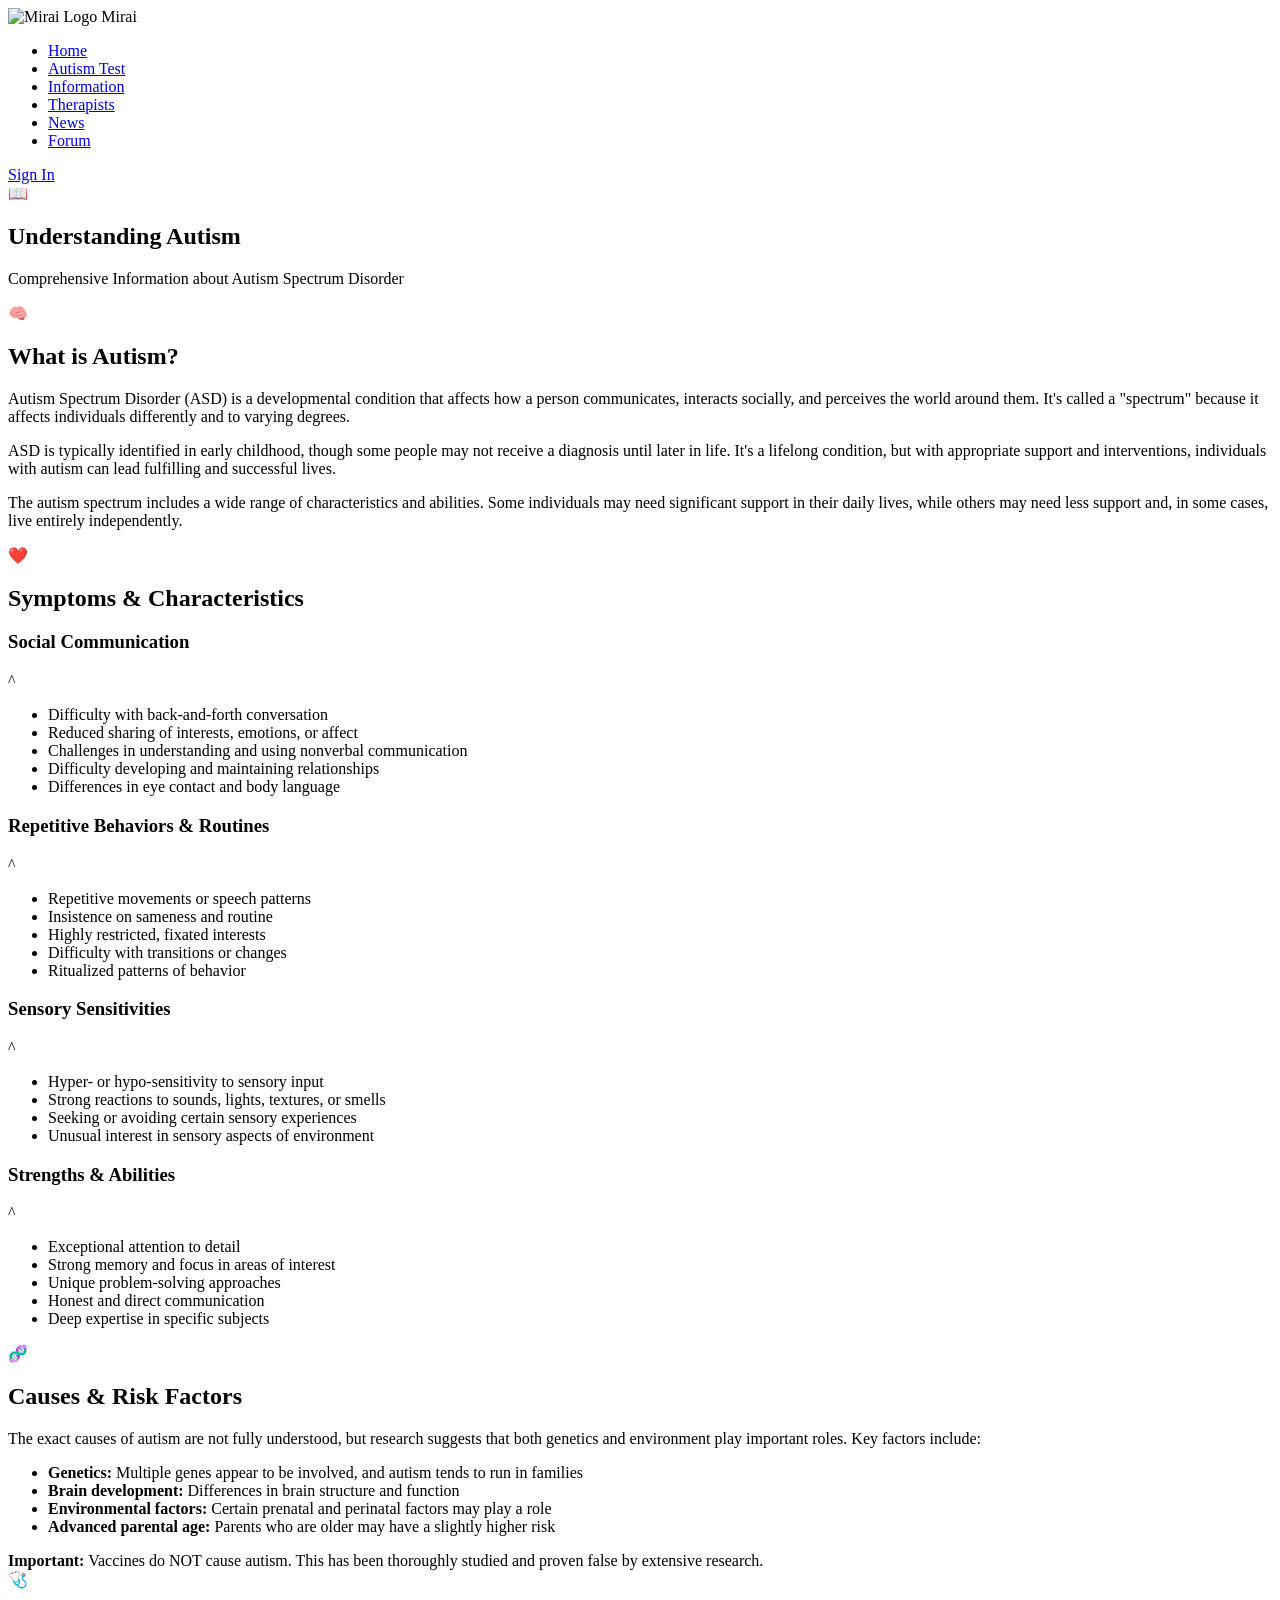
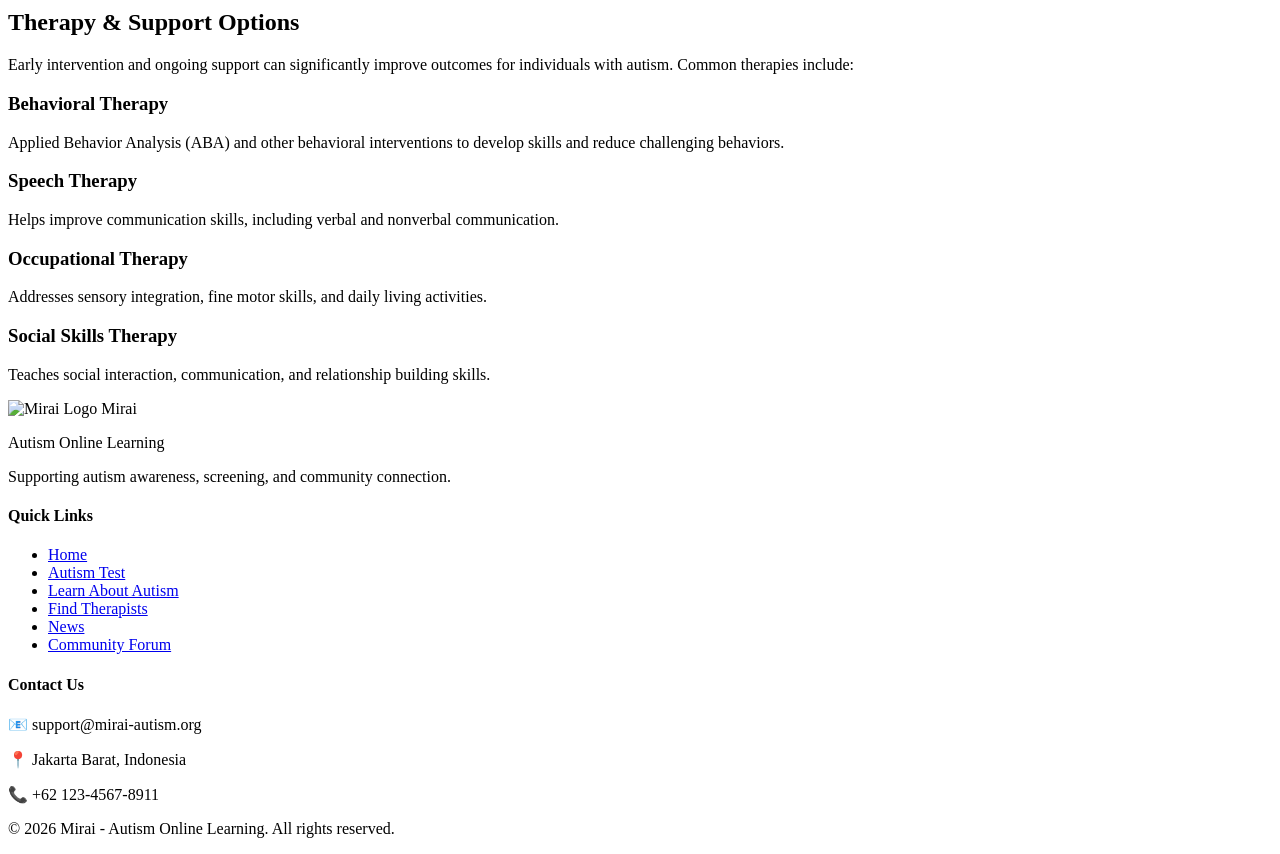
==== html/information.html @ cf73447b "Add files via upload" ====
<!-- information -->
<!DOCTYPE html>
<html lang="id">
<head>
    <meta charset="UTF-8">
    <meta name="viewport" content="width=device-width, initial-scale=1.0">
    <title>Information - Mirai</title>
    <link rel="preconnect" href="https://fonts.googleapis.com">
    <link rel="preconnect" href="https://fonts.gstatic.com" crossorigin>
    <link href="https://fonts.googleapis.com/css2?family=Inter:wght@400;500;600;700;800&display=swap" rel="stylesheet">
    <link rel="stylesheet" href="css/style.css">
    <link rel="stylesheet" href="css/information.css">
</head>
<body>

    <header>
        <nav class="navbar">
            <div class="logo">
                <img src="logo-mirai.png" alt="Mirai Logo">
                <span>Mirai</span>
            </div>
            <ul class="nav-links">
                <li><a href="index.html">Home</a></li>
                <li><a href="screening.html">Autism Test</a></li>
                <li><a href="information.html" class="nav-active">Information</a></li>
                <li><a href="therapists.html">Therapists</a></li>
                <li><a href="news.html">News</a></li>
                <li><a href="forum.html">Forum</a></li>
            </ul>
            <a href="signin.html" class="btn-signin">Sign In</a>
        </nav>
    </header>

    <main class="information-page">

        <!-- Top Hero Section -->
        <section class="page-hero">
            <div class="container">
                <div class="section-header" style="justify-content: center;">
                    <div class="icon-box blue-soft">📖</div>
                    <div>
                        <h1>Understanding Autism</h1>
                        <p>Comprehensive Information about Autism Spectrum Disorder</p>
                    </div>
                </div>
            </div>
        </section>

        <!-- What is Autism? -->
        <section class="content-section">
            <div class="container">
                <div class="content-card">
                    <div class="section-header">
                        <div class="icon-box blue-soft">🧠</div>
                        <h2>What is Autism?</h2>
                    </div>
                    <p>Autism Spectrum Disorder (ASD) is a developmental condition that affects how a person communicates, interacts socially, and perceives the world around them. It's called a "spectrum" because it affects individuals differently and to varying degrees.</p>
                    <p>ASD is typically identified in early childhood, though some people may not receive a diagnosis until later in life. It's a lifelong condition, but with appropriate support and interventions, individuals with autism can lead fulfilling and successful lives.</p>
                    <p>The autism spectrum includes a wide range of characteristics and abilities. Some individuals may need significant support in their daily lives, while others may need less support and, in some cases, live entirely independently.</p>
                </div>
            </div>
        </section>

        <!-- Symptoms & Characteristics -->
        <section class="content-section">
            <div class="container">
                <div class="content-card">
                    <div class="section-header">
                        <div class="icon-box purple-soft">❤️</div>
                        <h2>Symptoms & Characteristics</h2>
                    </div>

                    <div class="info-box">
                        <div class="info-box-header">
                            <h3>Social Communication</h3>
                            <span>^</span>
                        </div>
                        <ul>
                            <li>Difficulty with back-and-forth conversation</li>
                            <li>Reduced sharing of interests, emotions, or affect</li>
                            <li>Challenges in understanding and using nonverbal communication</li>
                            <li>Difficulty developing and maintaining relationships</li>
                            <li>Differences in eye contact and body language</li>
                        </ul>
                    </div>

                    <div class="info-box">
                        <div class="info-box-header">
                            <h3>Repetitive Behaviors & Routines</h3>
                            <span>^</span>
                        </div>
                        <ul>
                            <li>Repetitive movements or speech patterns</li>
                            <li>Insistence on sameness and routine</li>
                            <li>Highly restricted, fixated interests</li>
                            <li>Difficulty with transitions or changes</li>
                            <li>Ritualized patterns of behavior</li>
                        </ul>
                    </div>

                    <div class="info-box">
                        <div class="info-box-header">
                            <h3>Sensory Sensitivities</h3>
                            <span>^</span>
                        </div>
                        <ul>
                            <li>Hyper- or hypo-sensitivity to sensory input</li>
                            <li>Strong reactions to sounds, lights, textures, or smells</li>
                            <li>Seeking or avoiding certain sensory experiences</li>
                            <li>Unusual interest in sensory aspects of environment</li>
                        </ul>
                    </div>

                    <div class="info-box">
                        <div class="info-box-header">
                            <h3>Strengths & Abilities</h3>
                            <span>^</span>
                        </div>
                        <ul>
                            <li>Exceptional attention to detail</li>
                            <li>Strong memory and focus in areas of interest</li>
                            <li>Unique problem-solving approaches</li>
                            <li>Honest and direct communication</li>
                            <li>Deep expertise in specific subjects</li>
                        </ul>
                    </div>
                </div>
            </div>
        </section>

        <!-- Causes & Risk Factors -->
        <section class="content-section">
            <div class="container">
                <div class="content-card">
                    <div class="section-header">
                        <div class="icon-box green-soft">🧬</div>
                        <h2>Causes & Risk Factors</h2>
                    </div>
                    <p>The exact causes of autism are not fully understood, but research suggests that both genetics and environment play important roles. Key factors include:</p>
                    <ul>
                        <li><strong>Genetics:</strong> Multiple genes appear to be involved, and autism tends to run in families</li>
                        <li><strong>Brain development:</strong> Differences in brain structure and function</li>
                        <li><strong>Environmental factors:</strong> Certain prenatal and perinatal factors may play a role</li>
                        <li><strong>Advanced parental age:</strong> Parents who are older may have a slightly higher risk</li>
                    </ul>
                    <div class="notice-box">
                        <strong>Important:</strong> Vaccines do NOT cause autism. This has been thoroughly studied and proven false by extensive research.
                    </div>
                </div>
            </div>
        </section>

        <!-- Therapy & Support Options -->
        <section class="content-section">
            <div class="container">
                <div class="content-card">
                    <div class="section-header">
                        <div class="icon-box orange-soft">🩺</div>
                        <h2>Therapy & Support Options</h2>
                    </div>
                    <p>Early intervention and ongoing support can significantly improve outcomes for individuals with autism. Common therapies include:</p>
                    <div class="therapy-grid">
                        <div class="info-box">
                            <h3>Behavioral Therapy</h3>
                            <p>Applied Behavior Analysis (ABA) and other behavioral interventions to develop skills and reduce challenging behaviors.</p>
                        </div>
                        <div class="info-box">
                            <h3>Speech Therapy</h3>
                            <p>Helps improve communication skills, including verbal and nonverbal communication.</p>
                        </div>
                        <div class="info-box">
                            <h3>Occupational Therapy</h3>
                            <p>Addresses sensory integration, fine motor skills, and daily living activities.</p>
                        </div>
                        <div class="info-box">
                            <h3>Social Skills Therapy</h3>
                            <p>Teaches social interaction, communication, and relationship building skills.</p>
                        </div>
                    </div>
                </div>
            </div>
        </section>

    </main>

    <footer>
        <div class="footer-container">
            <div class="footer-brand">
                <div class="logo">
                    <img src="logo-mirai.png" alt="Mirai Logo">
                    <span>Mirai</span>
                </div>
                <p class="brand-subtitle">Autism Online Learning</p>
                <p class="brand-desc">Supporting autism awareness, screening, and community connection.</p>
            </div>
            <div class="footer-column">
                <h4>Quick Links</h4>
                <ul>
                    <li><a href="index.html">Home</a></li>
                    <li><a href="screening.html">Autism Test</a></li>
                    <li><a href="information.html">Learn About Autism</a></li>
                    <li><a href="therapists.html">Find Therapists</a></li>
                    <li><a href="news.html">News</a></li>
                    <li><a href="forum.html">Community Forum</a></li>
                </ul>
            </div>
            <div class="footer-column">
                <h4>Contact Us</h4>
                <p>📧 support@mirai-autism.org</p>
                <p>📍 Jakarta Barat, Indonesia</p>
                <p>📞 +62 123-4567-8911</p>
            </div>
        </div>
        <div class="footer-bottom">
            <p>&copy; 2026 Mirai - Autism Online Learning. All rights reserved.</p>
        </div>
    </footer>

    <script src="script.js"></script>
</body>
</html>
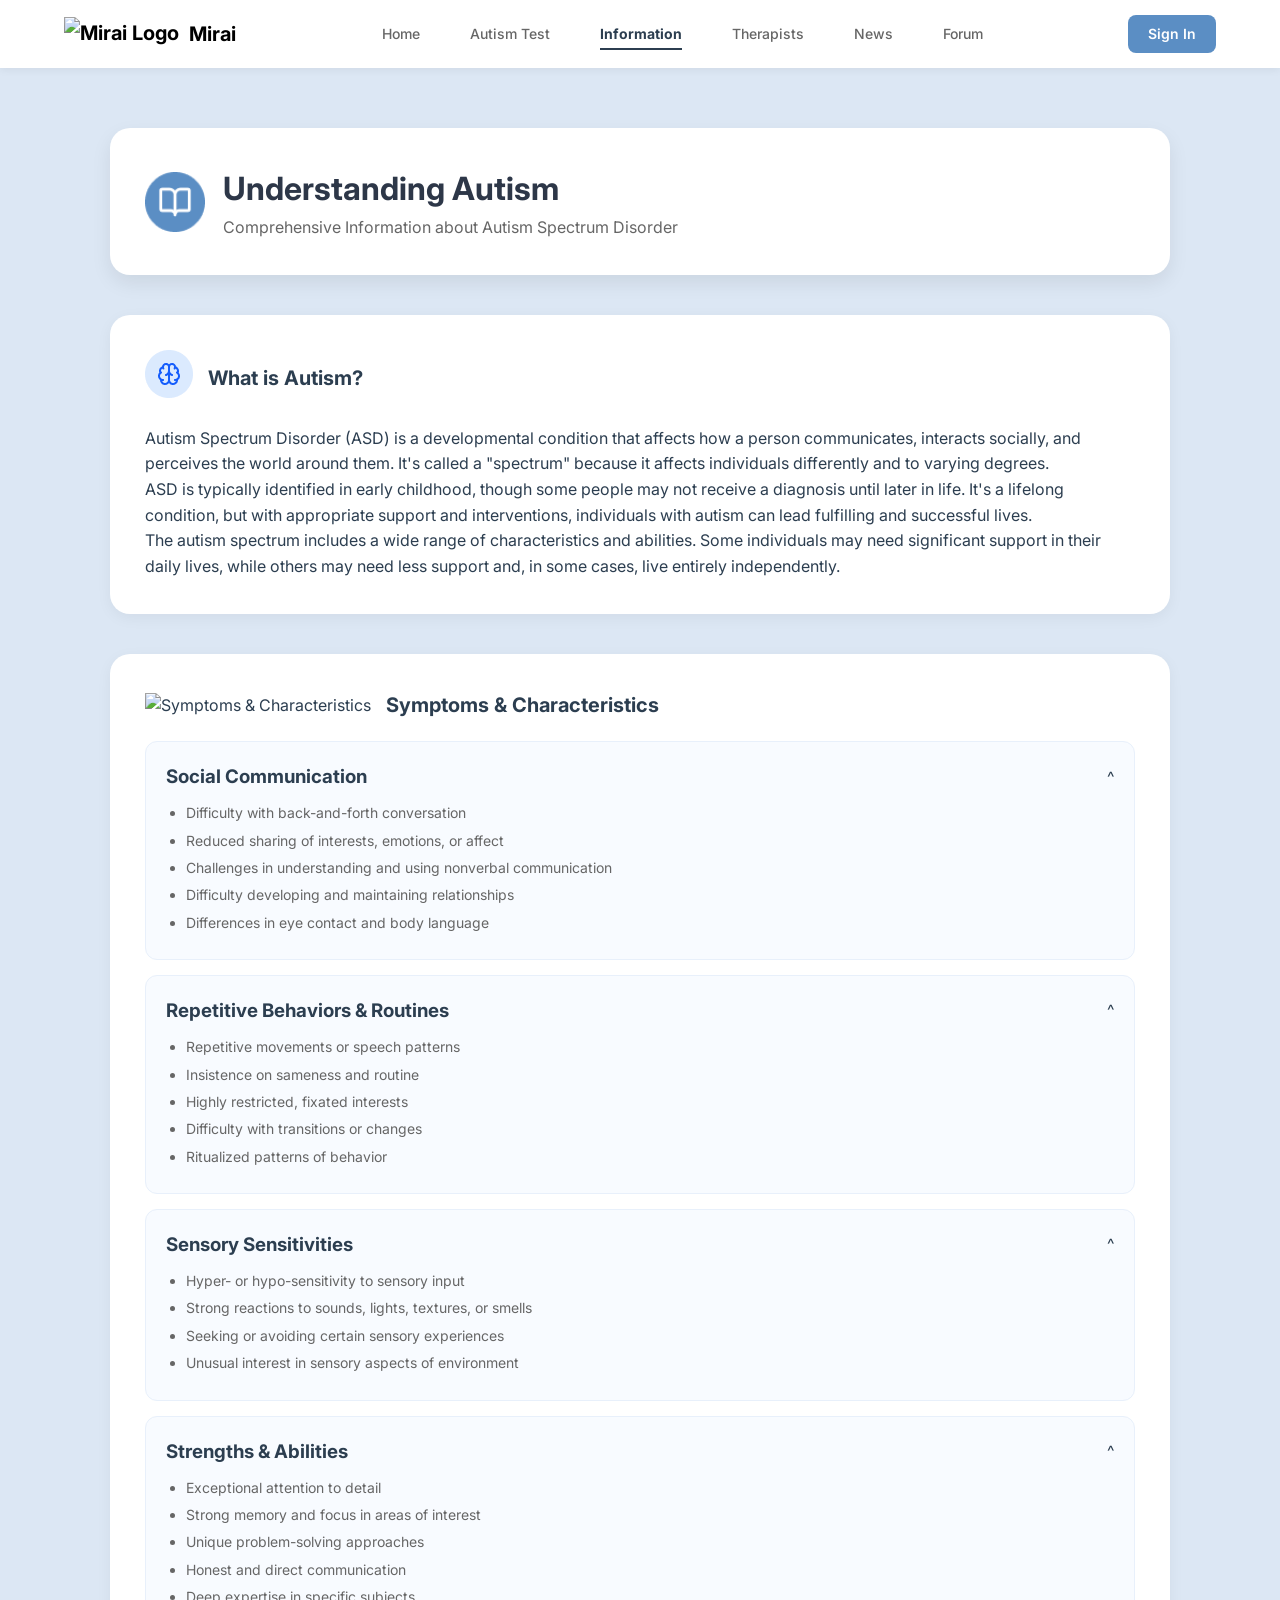
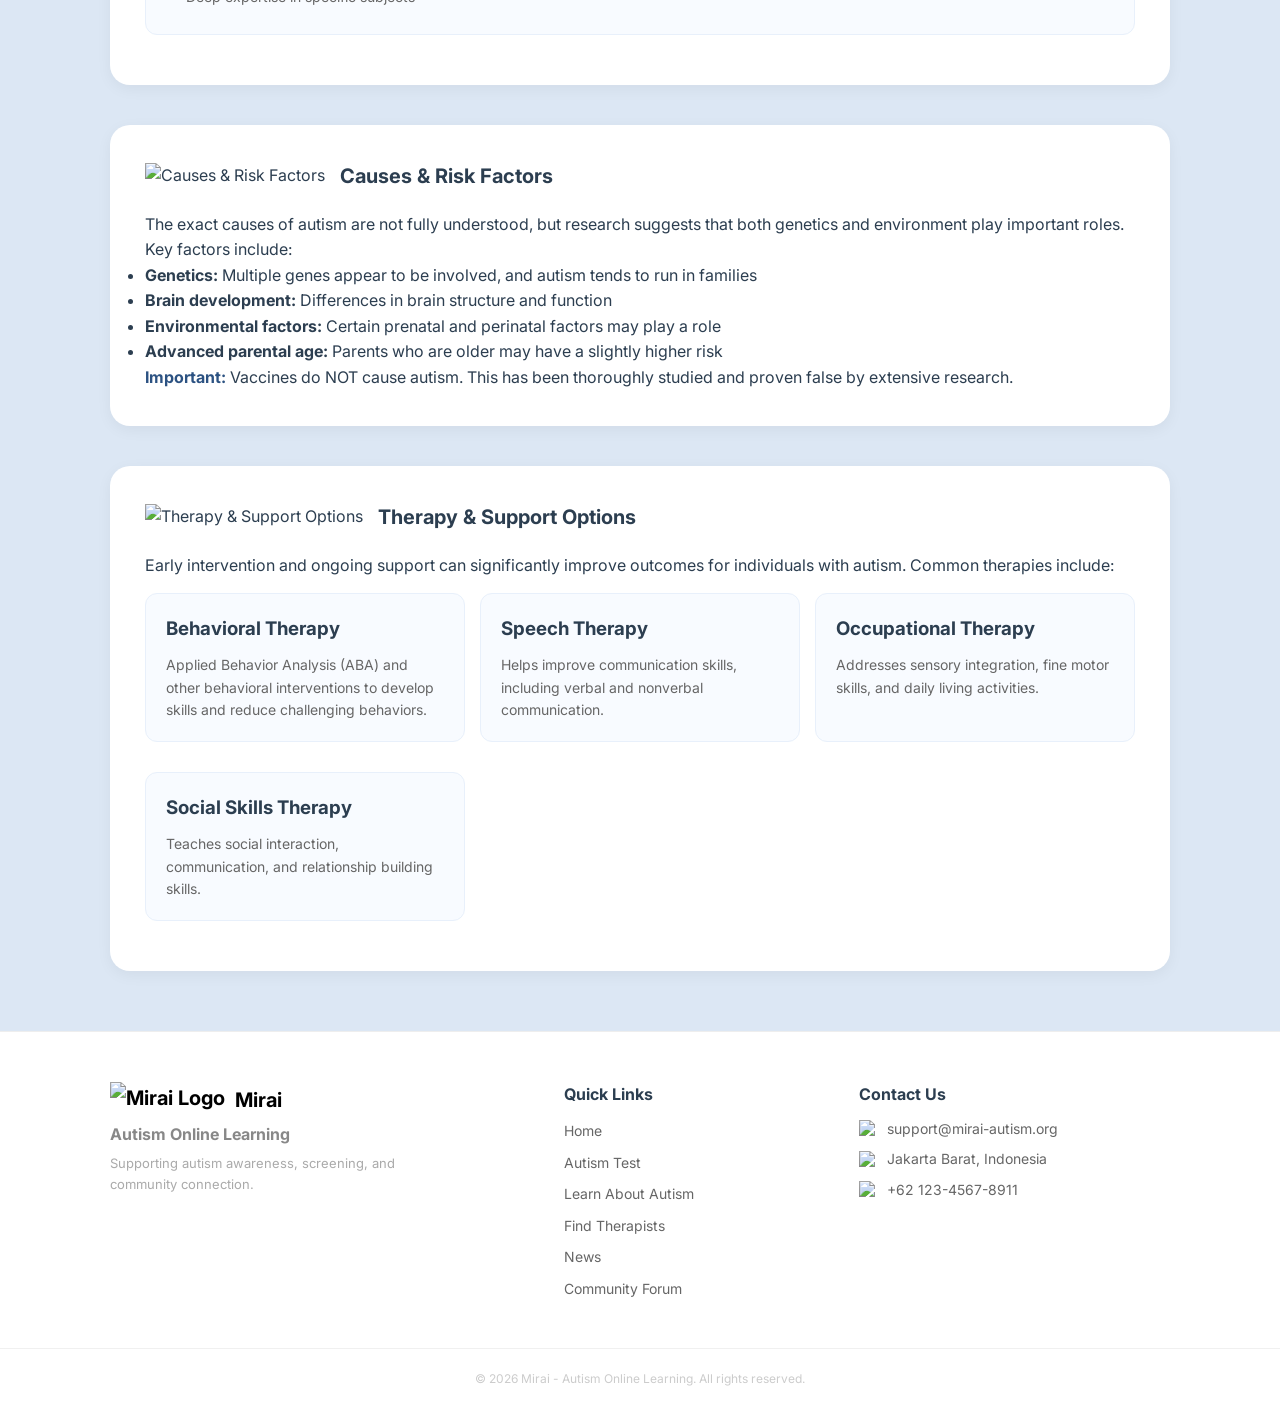
==== commit d155de86: "Refactor information.html for better structure and SEO Updated the HTML structure and improved acces" ====
--- a/html/information.html
+++ b/html/information.html
@@ -1,221 +1,306 @@
-<!-- information -->
-<!DOCTYPE html>
+<!doctype html>
 <html lang="id">
-<head>
-    <meta charset="UTF-8">
-    <meta name="viewport" content="width=device-width, initial-scale=1.0">
+  <head>
+    <meta charset="UTF-8" />
+    <meta name="viewport" content="width=device-width, initial-scale=1.0" />
     <title>Information - Mirai</title>
-    <link rel="preconnect" href="https://fonts.googleapis.com">
-    <link rel="preconnect" href="https://fonts.gstatic.com" crossorigin>
-    <link href="https://fonts.googleapis.com/css2?family=Inter:wght@400;500;600;700;800&display=swap" rel="stylesheet">
-    <link rel="stylesheet" href="css/style.css">
-    <link rel="stylesheet" href="css/information.css">
-</head>
-<body>
-
+    <link rel="preconnect" href="https://fonts.googleapis.com" />
+    <link rel="preconnect" href="https://fonts.gstatic.com" crossorigin />
+    <link
+      href="https://fonts.googleapis.com/css2?family=Inter:wght@400;500;600;700;800&display=swap"
+      rel="stylesheet"
+    />
+    <link rel="stylesheet" href="/css/main.css" />
+    <link rel="stylesheet" href="/css/information.css" />
+  </head>
+  <body>
     <header>
-        <nav class="navbar">
-            <div class="logo">
-                <img src="logo-mirai.png" alt="Mirai Logo">
-                <span>Mirai</span>
-            </div>
-            <ul class="nav-links">
-                <li><a href="index.html">Home</a></li>
-                <li><a href="screening.html">Autism Test</a></li>
-                <li><a href="information.html" class="nav-active">Information</a></li>
-                <li><a href="therapists.html">Therapists</a></li>
-                <li><a href="news.html">News</a></li>
-                <li><a href="forum.html">Forum</a></li>
+      <nav class="navbar">
+        <div class="logo">
+          <img src="/assets/logo-mirai.png" alt="Mirai Logo" />
+          <span>Mirai</span>
+        </div>
+        <ul class="nav-links">
+          <li><a href="/index.html">Home</a></li>
+          <li><a href="/screening.html">Autism Test</a></li>
+          <li>
+            <a href="/information.html" class="nav-active">Information</a>
+          </li>
+          <li><a href="/therapists.html">Therapists</a></li>
+          <li><a href="/news.html">News</a></li>
+          <li><a href="/forum.html">Forum</a></li>
+        </ul>
+        <a href="/signin.html" class="btn-signin">Sign In</a>
+      </nav>
+    </header>
+
+    <main class="information-page">
+      <!-- Top Hero Section -->
+      <section class="page-hero">
+        <div class="hero-card">
+          <img
+            src="/assets/information/Information.png"
+            alt="Information Icon"
+            class="hero-icon"
+          />
+
+          <div class="hero-text">
+            <h1>Understanding Autism</h1>
+            <p>Comprehensive Information about Autism Spectrum Disorder</p>
+          </div>
+        </div>
+      </section>
+
+      <!-- What is Autism? -->
+      <section class="content-section">
+        <div class="container">
+          <div class="content-card">
+            <div class="section-header">
+              <div class="icon-box blue-soft">
+                <img
+                  src="/assets/information/What is Autism.png"
+                  alt="What is Autism?"
+                />
+              </div>
+              <h2>What is Autism?</h2>
+            </div>
+            <p>
+              Autism Spectrum Disorder (ASD) is a developmental condition that
+              affects how a person communicates, interacts socially, and
+              perceives the world around them. It's called a "spectrum" because
+              it affects individuals differently and to varying degrees.
+            </p>
+            <p>
+              ASD is typically identified in early childhood, though some people
+              may not receive a diagnosis until later in life. It's a lifelong
+              condition, but with appropriate support and interventions,
+              individuals with autism can lead fulfilling and successful lives.
+            </p>
+            <p>
+              The autism spectrum includes a wide range of characteristics and
+              abilities. Some individuals may need significant support in their
+              daily lives, while others may need less support and, in some
+              cases, live entirely independently.
+            </p>
+          </div>
+        </div>
+      </section>
+
+      <!-- Symptoms & Characteristics -->
+      <section class="content-section">
+        <div class="container">
+          <div class="content-card">
+            <div class="section-header">
+              <div class="icon-box purple-soft">
+                <img
+                  src="/assets/information/Symptoms & Characteristics.png"
+                  alt="Symptoms & Characteristics"
+                />
+              </div>
+              <h2>Symptoms & Characteristics</h2>
+            </div>
+
+            <div class="info-box">
+              <div class="info-box-header">
+                <h3>Social Communication</h3>
+                <span>^</span>
+              </div>
+              <ul>
+                <li>Difficulty with back-and-forth conversation</li>
+                <li>Reduced sharing of interests, emotions, or affect</li>
+                <li>
+                  Challenges in understanding and using nonverbal communication
+                </li>
+                <li>Difficulty developing and maintaining relationships</li>
+                <li>Differences in eye contact and body language</li>
+              </ul>
+            </div>
+
+            <div class="info-box">
+              <div class="info-box-header">
+                <h3>Repetitive Behaviors & Routines</h3>
+                <span>^</span>
+              </div>
+              <ul>
+                <li>Repetitive movements or speech patterns</li>
+                <li>Insistence on sameness and routine</li>
+                <li>Highly restricted, fixated interests</li>
+                <li>Difficulty with transitions or changes</li>
+                <li>Ritualized patterns of behavior</li>
+              </ul>
+            </div>
+
+            <div class="info-box">
+              <div class="info-box-header">
+                <h3>Sensory Sensitivities</h3>
+                <span>^</span>
+              </div>
+              <ul>
+                <li>Hyper- or hypo-sensitivity to sensory input</li>
+                <li>Strong reactions to sounds, lights, textures, or smells</li>
+                <li>Seeking or avoiding certain sensory experiences</li>
+                <li>Unusual interest in sensory aspects of environment</li>
+              </ul>
+            </div>
+
+            <div class="info-box">
+              <div class="info-box-header">
+                <h3>Strengths & Abilities</h3>
+                <span>^</span>
+              </div>
+              <ul>
+                <li>Exceptional attention to detail</li>
+                <li>Strong memory and focus in areas of interest</li>
+                <li>Unique problem-solving approaches</li>
+                <li>Honest and direct communication</li>
+                <li>Deep expertise in specific subjects</li>
+              </ul>
+            </div>
+          </div>
+        </div>
+      </section>
+
+      <!-- Causes & Risk Factors -->
+      <section class="content-section">
+        <div class="container">
+          <div class="content-card">
+            <div class="section-header">
+              <div class="icon-box green-soft">
+                <img
+                  src="/assets/information/Causes & Risk Factors.png"
+                  alt="Causes & Risk Factors"
+                />
+              </div>
+              <h2>Causes & Risk Factors</h2>
+            </div>
+            <p>
+              The exact causes of autism are not fully understood, but research
+              suggests that both genetics and environment play important roles.
+              Key factors include:
+            </p>
+            <ul>
+              <li>
+                <strong>Genetics:</strong> Multiple genes appear to be involved,
+                and autism tends to run in families
+              </li>
+              <li>
+                <strong>Brain development:</strong> Differences in brain
+                structure and function
+              </li>
+              <li>
+                <strong>Environmental factors:</strong> Certain prenatal and
+                perinatal factors may play a role
+              </li>
+              <li>
+                <strong>Advanced parental age:</strong> Parents who are older
+                may have a slightly higher risk
+              </li>
             </ul>
-            <a href="signin.html" class="btn-signin">Sign In</a>
-        </nav>
-    </header>
-
-    <main class="information-page">
-
-        <!-- Top Hero Section -->
-        <section class="page-hero">
-            <div class="container">
-                <div class="section-header" style="justify-content: center;">
-                    <div class="icon-box blue-soft">📖</div>
-                    <div>
-                        <h1>Understanding Autism</h1>
-                        <p>Comprehensive Information about Autism Spectrum Disorder</p>
-                    </div>
-                </div>
-            </div>
-        </section>
-
-        <!-- What is Autism? -->
-        <section class="content-section">
-            <div class="container">
-                <div class="content-card">
-                    <div class="section-header">
-                        <div class="icon-box blue-soft">🧠</div>
-                        <h2>What is Autism?</h2>
-                    </div>
-                    <p>Autism Spectrum Disorder (ASD) is a developmental condition that affects how a person communicates, interacts socially, and perceives the world around them. It's called a "spectrum" because it affects individuals differently and to varying degrees.</p>
-                    <p>ASD is typically identified in early childhood, though some people may not receive a diagnosis until later in life. It's a lifelong condition, but with appropriate support and interventions, individuals with autism can lead fulfilling and successful lives.</p>
-                    <p>The autism spectrum includes a wide range of characteristics and abilities. Some individuals may need significant support in their daily lives, while others may need less support and, in some cases, live entirely independently.</p>
-                </div>
-            </div>
-        </section>
-
-        <!-- Symptoms & Characteristics -->
-        <section class="content-section">
-            <div class="container">
-                <div class="content-card">
-                    <div class="section-header">
-                        <div class="icon-box purple-soft">❤️</div>
-                        <h2>Symptoms & Characteristics</h2>
-                    </div>
-
-                    <div class="info-box">
-                        <div class="info-box-header">
-                            <h3>Social Communication</h3>
-                            <span>^</span>
-                        </div>
-                        <ul>
-                            <li>Difficulty with back-and-forth conversation</li>
-                            <li>Reduced sharing of interests, emotions, or affect</li>
-                            <li>Challenges in understanding and using nonverbal communication</li>
-                            <li>Difficulty developing and maintaining relationships</li>
-                            <li>Differences in eye contact and body language</li>
-                        </ul>
-                    </div>
-
-                    <div class="info-box">
-                        <div class="info-box-header">
-                            <h3>Repetitive Behaviors & Routines</h3>
-                            <span>^</span>
-                        </div>
-                        <ul>
-                            <li>Repetitive movements or speech patterns</li>
-                            <li>Insistence on sameness and routine</li>
-                            <li>Highly restricted, fixated interests</li>
-                            <li>Difficulty with transitions or changes</li>
-                            <li>Ritualized patterns of behavior</li>
-                        </ul>
-                    </div>
-
-                    <div class="info-box">
-                        <div class="info-box-header">
-                            <h3>Sensory Sensitivities</h3>
-                            <span>^</span>
-                        </div>
-                        <ul>
-                            <li>Hyper- or hypo-sensitivity to sensory input</li>
-                            <li>Strong reactions to sounds, lights, textures, or smells</li>
-                            <li>Seeking or avoiding certain sensory experiences</li>
-                            <li>Unusual interest in sensory aspects of environment</li>
-                        </ul>
-                    </div>
-
-                    <div class="info-box">
-                        <div class="info-box-header">
-                            <h3>Strengths & Abilities</h3>
-                            <span>^</span>
-                        </div>
-                        <ul>
-                            <li>Exceptional attention to detail</li>
-                            <li>Strong memory and focus in areas of interest</li>
-                            <li>Unique problem-solving approaches</li>
-                            <li>Honest and direct communication</li>
-                            <li>Deep expertise in specific subjects</li>
-                        </ul>
-                    </div>
-                </div>
-            </div>
-        </section>
-
-        <!-- Causes & Risk Factors -->
-        <section class="content-section">
-            <div class="container">
-                <div class="content-card">
-                    <div class="section-header">
-                        <div class="icon-box green-soft">🧬</div>
-                        <h2>Causes & Risk Factors</h2>
-                    </div>
-                    <p>The exact causes of autism are not fully understood, but research suggests that both genetics and environment play important roles. Key factors include:</p>
-                    <ul>
-                        <li><strong>Genetics:</strong> Multiple genes appear to be involved, and autism tends to run in families</li>
-                        <li><strong>Brain development:</strong> Differences in brain structure and function</li>
-                        <li><strong>Environmental factors:</strong> Certain prenatal and perinatal factors may play a role</li>
-                        <li><strong>Advanced parental age:</strong> Parents who are older may have a slightly higher risk</li>
-                    </ul>
-                    <div class="notice-box">
-                        <strong>Important:</strong> Vaccines do NOT cause autism. This has been thoroughly studied and proven false by extensive research.
-                    </div>
-                </div>
-            </div>
-        </section>
-
-        <!-- Therapy & Support Options -->
-        <section class="content-section">
-            <div class="container">
-                <div class="content-card">
-                    <div class="section-header">
-                        <div class="icon-box orange-soft">🩺</div>
-                        <h2>Therapy & Support Options</h2>
-                    </div>
-                    <p>Early intervention and ongoing support can significantly improve outcomes for individuals with autism. Common therapies include:</p>
-                    <div class="therapy-grid">
-                        <div class="info-box">
-                            <h3>Behavioral Therapy</h3>
-                            <p>Applied Behavior Analysis (ABA) and other behavioral interventions to develop skills and reduce challenging behaviors.</p>
-                        </div>
-                        <div class="info-box">
-                            <h3>Speech Therapy</h3>
-                            <p>Helps improve communication skills, including verbal and nonverbal communication.</p>
-                        </div>
-                        <div class="info-box">
-                            <h3>Occupational Therapy</h3>
-                            <p>Addresses sensory integration, fine motor skills, and daily living activities.</p>
-                        </div>
-                        <div class="info-box">
-                            <h3>Social Skills Therapy</h3>
-                            <p>Teaches social interaction, communication, and relationship building skills.</p>
-                        </div>
-                    </div>
-                </div>
-            </div>
-        </section>
-
+            <div class="notice-box">
+              <strong>Important:</strong> Vaccines do NOT cause autism. This has
+              been thoroughly studied and proven false by extensive research.
+            </div>
+          </div>
+        </div>
+      </section>
+
+      <!-- Therapy & Support Options -->
+      <section class="content-section">
+        <div class="container">
+          <div class="content-card">
+            <div class="section-header">
+              <div class="icon-box orange-soft">
+                <img
+                  src="/assets/information/Therapy & Support Options.png"
+                  alt="Therapy & Support Options"
+                />
+              </div>
+              <h2>Therapy & Support Options</h2>
+            </div>
+            <p>
+              Early intervention and ongoing support can significantly improve
+              outcomes for individuals with autism. Common therapies include:
+            </p>
+            <div class="therapy-grid">
+              <div class="info-box">
+                <h3>Behavioral Therapy</h3>
+                <p>
+                  Applied Behavior Analysis (ABA) and other behavioral
+                  interventions to develop skills and reduce challenging
+                  behaviors.
+                </p>
+              </div>
+              <div class="info-box">
+                <h3>Speech Therapy</h3>
+                <p>
+                  Helps improve communication skills, including verbal and
+                  nonverbal communication.
+                </p>
+              </div>
+              <div class="info-box">
+                <h3>Occupational Therapy</h3>
+                <p>
+                  Addresses sensory integration, fine motor skills, and daily
+                  living activities.
+                </p>
+              </div>
+              <div class="info-box">
+                <h3>Social Skills Therapy</h3>
+                <p>
+                  Teaches social interaction, communication, and relationship
+                  building skills.
+                </p>
+              </div>
+            </div>
+          </div>
+        </div>
+      </section>
     </main>
 
     <footer>
-        <div class="footer-container">
-            <div class="footer-brand">
-                <div class="logo">
-                    <img src="logo-mirai.png" alt="Mirai Logo">
-                    <span>Mirai</span>
-                </div>
-                <p class="brand-subtitle">Autism Online Learning</p>
-                <p class="brand-desc">Supporting autism awareness, screening, and community connection.</p>
-            </div>
-            <div class="footer-column">
-                <h4>Quick Links</h4>
-                <ul>
-                    <li><a href="index.html">Home</a></li>
-                    <li><a href="screening.html">Autism Test</a></li>
-                    <li><a href="information.html">Learn About Autism</a></li>
-                    <li><a href="therapists.html">Find Therapists</a></li>
-                    <li><a href="news.html">News</a></li>
-                    <li><a href="forum.html">Community Forum</a></li>
-                </ul>
-            </div>
-            <div class="footer-column">
-                <h4>Contact Us</h4>
-                <p>📧 support@mirai-autism.org</p>
-                <p>📍 Jakarta Barat, Indonesia</p>
-                <p>📞 +62 123-4567-8911</p>
-            </div>
-        </div>
-        <div class="footer-bottom">
-            <p>&copy; 2026 Mirai - Autism Online Learning. All rights reserved.</p>
-        </div>
+      <div class="footer-container">
+        <div class="footer-brand">
+          <div class="logo">
+            <img src="/assets/logo-mirai.png" alt="Mirai Logo" />
+            <span>Mirai</span>
+          </div>
+          <p class="brand-subtitle">Autism Online Learning</p>
+          <p class="brand-desc">
+            Supporting autism awareness, screening, and community connection.
+          </p>
+        </div>
+        <div class="footer-column">
+          <h4>Quick Links</h4>
+          <ul>
+            <li><a href="index.html">Home</a></li>
+            <li><a href="screening.html">Autism Test</a></li>
+            <li><a href="information.html">Learn About Autism</a></li>
+            <li><a href="therapists.html">Find Therapists</a></li>
+            <li><a href="news.html">News</a></li>
+            <li><a href="forum.html">Community Forum</a></li>
+          </ul>
+        </div>
+        <div class="footer-column">
+          <h4>Contact Us</h4>
+          <p class="contact-item">
+            <img src="assets/icons/email.png" alt="Email" />
+            <span>support@mirai-autism.org</span>
+          </p>
+          <p class="contact-item">
+            <img src="assets/icons/location.png" alt="Location" />
+            <span>Jakarta Barat, Indonesia</span>
+          </p>
+          <p class="contact-item">
+            <img src="assets/icons/telephone.png" alt="Phone" />
+            <span>+62 123-4567-8911</span>
+          </p>
+        </div>
+      </div>
+      <div class="footer-bottom">
+        <p>&copy; 2026 Mirai - Autism Online Learning. All rights reserved.</p>
+      </div>
     </footer>
 
     <script src="script.js"></script>
-</body>
-</html>+  </body>
+</html>
--- a/css/main.css
+++ b/css/main.css
@@ -0,0 +1,194 @@
+/* --- GLOBAL & VARIABLES --- */
+:root {
+    --primary-blue: #5B8EC4;
+    --dark-blue: #2c3e50;
+    --light-bg: #DCE7F4;
+    --gray-text: #666;
+    --white: #ffffff;
+}
+
+* {
+    margin: 0;
+    padding: 0;
+    box-sizing: border-box;
+}
+
+body {
+    font-family: 'Inter';
+    margin: 0;
+    background-color: var(--light-bg);
+    color: var(--dark-blue);
+    line-height: 1.6;
+}
+
+.container {
+    max-width: 1100px;
+    margin: 0 auto;
+    padding: 0 20px;
+}
+
+/* --- NAVBAR --- */
+header {
+    position: sticky;      
+    top: 0;
+    z-index: 1000;         
+}
+
+.navbar {
+    display: flex;
+    justify-content: space-between;
+    align-items: center;
+    padding: 15px 5%;
+    background: var(--white);
+    box-shadow: 0 2px 8px rgba(0,0,0,0.06);
+}
+
+.logo {
+    display: flex;
+    align-items: center;
+    gap: 10px;
+    font-weight: bold;
+    font-size: 20px;
+    color: black;
+    text-decoration: none;
+}
+
+.logo img { height: 35px; }
+
+.nav-links {
+    list-style: none;
+    display: flex;
+    gap: 50px;
+    margin: 0;
+    padding: 0;
+}
+
+.nav-links a {
+    text-decoration: none;
+    color: var(--gray-text);
+    font-size: 14px;
+    font-weight: 500;
+    transition: 0.3s;
+}
+
+.nav-links a:hover { color: var(--primary-blue); }
+
+
+.nav-active{
+    color: var(--dark-blue) !important;
+    font-weight: 700 !important;
+    padding: 6px 0;
+    border-bottom: 2px solid var(--dark-blue);
+}
+
+.btn-signin {
+    background-color: var(--primary-blue);
+    color: var(--white);
+    padding: 8px 20px;
+    border-radius: 8px;
+    text-decoration: none;
+    font-weight: 600;
+    font-size: 14px;
+    transition: background 0.2s, transform 0.15s;
+    white-space: nowrap;
+}
+
+.btn-signin:hover {
+    background-color: #4a78b0;
+    transform: translateY(-1px);
+}
+
+/* --- FOOTER --- */
+footer {
+    padding: 50px 0 20px;
+    border-top: 1px solid #eee;
+    background: var(--white);
+}
+
+.footer-container {
+    display: grid;  
+    grid-template-columns: 40% 25% auto; 
+    max-width: 1100px;
+    margin: 0 auto;
+    padding: 0 20px;
+    gap: 30px;
+}
+
+.footer-brand .brand-subtitle { font-weight: bold; color: #888; margin: 5px 0; }
+.footer-brand .brand-desc { max-width: 300px; font-size: 13px; color: #aaa; }
+.footer-column h4 { color: var(--dark-blue); margin-bottom: 10px; }
+.footer-column ul { list-style: none; padding: 0; margin: 0; }
+.footer-column ul li { margin-bottom: 6px; }
+.footer-column ul a { text-decoration: none; color: #666; font-size: 14px; transition: 0.2s; }
+.footer-column ul a:hover { color: var(--primary-blue); }
+.footer-column p { font-size: 14px; color: #666; margin: 4px 0; }
+.footer-bottom { text-align: center; margin-top: 40px; color: #ccc; font-size: 12px; border-top: 1px solid #f0f0f0; padding-top: 20px; }
+
+.footer-column .contact-item {
+    display: flex;
+    align-items: center; 
+    gap: 10px;          
+    margin: 8px 0;       
+}
+
+.footer-column .contact-item img {
+    width: 18px;        
+    height: 18px;        
+    object-fit: contain; 
+}
+
+/* --- BUTTONS --- */
+.btn-primary {
+    background: var(--primary-blue);
+    color: white;
+    border: none;
+    padding: 12px 25px;
+    border-radius: 8px;
+    cursor: pointer;
+    font-weight: bold;
+    font-size: 14px;
+    transition: background 0.2s, transform 0.15s, box-shadow 0.2s;
+}
+
+.btn-primary:hover {
+    background: #4a78b0;
+    transform: translateY(-2px);
+    box-shadow: 0 4px 12px rgba(74, 144, 217, 0.3);
+}
+
+.btn-outline {
+    background: transparent;
+    color: var(--dark-blue);
+    border: 2px solid var(--primary-blue);
+    padding: 12px 25px;
+    border-radius: 8px;
+    cursor: pointer;
+    font-weight: bold;
+    font-size: 14px;
+    transition: background 0.2s, color 0.2s, border-color 0.2s, transform 0.15s;
+}
+
+.btn-outline:hover {
+    background: var(--dark-blue);
+    color: var(--white);
+    border-color: var(--dark-blue);
+    transform: translateY(-2px);
+}
+
+/* --- RESPONSIVE --- */
+@media (max-width: 768px) {
+    .home-page .hero {
+        flex-direction: column;
+        padding: 40px 24px;
+        text-align: center;
+    }
+    .hero-image { justify-content: center; }
+    .hero-buttons { justify-content: center; }
+    .hero-badges { justify-content: center; }
+    .services { padding: 40px 24px; }
+    .home-page .services-grid { grid-template-columns: 1fr; }
+    .home-page .services-grid .service-card:nth-child(4),
+    .home-page .services-grid .service-card:nth-child(5) { grid-column: 1; }
+    .about-blue { padding: 40px 24px; }
+    .about-blue-inner { flex-direction: column; text-align: center; }
+}
--- a/css/information.css
+++ b/css/information.css
@@ -0,0 +1,109 @@
+.information-page {
+  padding: 40px 0;
+  min-height: 80vh;
+}
+
+.page-hero {
+  padding: 20px;
+}
+
+.hero-card {
+  background: var(--white);
+  padding: 35px;
+  border-radius: 20px;
+
+  display: flex;
+  align-items: center;
+  gap: 18px;
+
+  box-shadow: 0 8px 20px rgba(0, 0, 0, 0.08);
+
+  max-width: 1060px;
+  margin: 0 auto;
+}
+
+.hero-icon {
+  width: 60px;
+  height: 60px;
+  object-fit: contain;
+}
+
+.hero-text h1 {
+  font-size: 32px;
+  color: #2d3748;
+}
+
+.hero-text p {
+  font-size: 16px;
+  color: var(--gray-text);
+}
+
+.section-header {
+  display: flex;
+  align-items: center;
+  gap: 15px;
+  margin-bottom: 20px;
+}
+
+.section-header h2 {
+  margin: 0;
+  font-size: 20px;
+}
+
+.content-section {
+  padding: 20px 0;
+}
+
+.content-card {
+  background: var(--white);
+  padding: 35px;
+  border-radius: 20px;
+  box-shadow: 0 4px 15px rgba(0, 0, 0, 0.05);
+}
+
+.info-box {
+  background: #f8fbff;
+  border: 1px solid #e8f0fb;
+  border-radius: 12px;
+  padding: 20px;
+  margin-bottom: 15px;
+}
+
+.info-box h3 {
+  margin: 0 0 10px;
+  color: var(--dark-blue);
+}
+.info-box p {
+  font-size: 14px;
+  color: var(--gray-text);
+  margin: 0;
+}
+.info-box ul {
+  margin: 10px 0 0;
+  padding-left: 20px;
+  color: var(--gray-text);
+  font-size: 14px;
+}
+.info-box ul li {
+  margin-bottom: 5px;
+}
+
+.info-box-header {
+  display: flex;
+  justify-content: space-between;
+  align-items: center;
+}
+.info-box-header h3 {
+  margin: 0;
+}
+
+.notice-box strong {
+  color: #2c5282;
+}
+
+.therapy-grid {
+  display: grid;
+  grid-template-columns: repeat(auto-fill, minmax(240px, 1fr));
+  gap: 15px;
+  margin-top: 15px;
+}
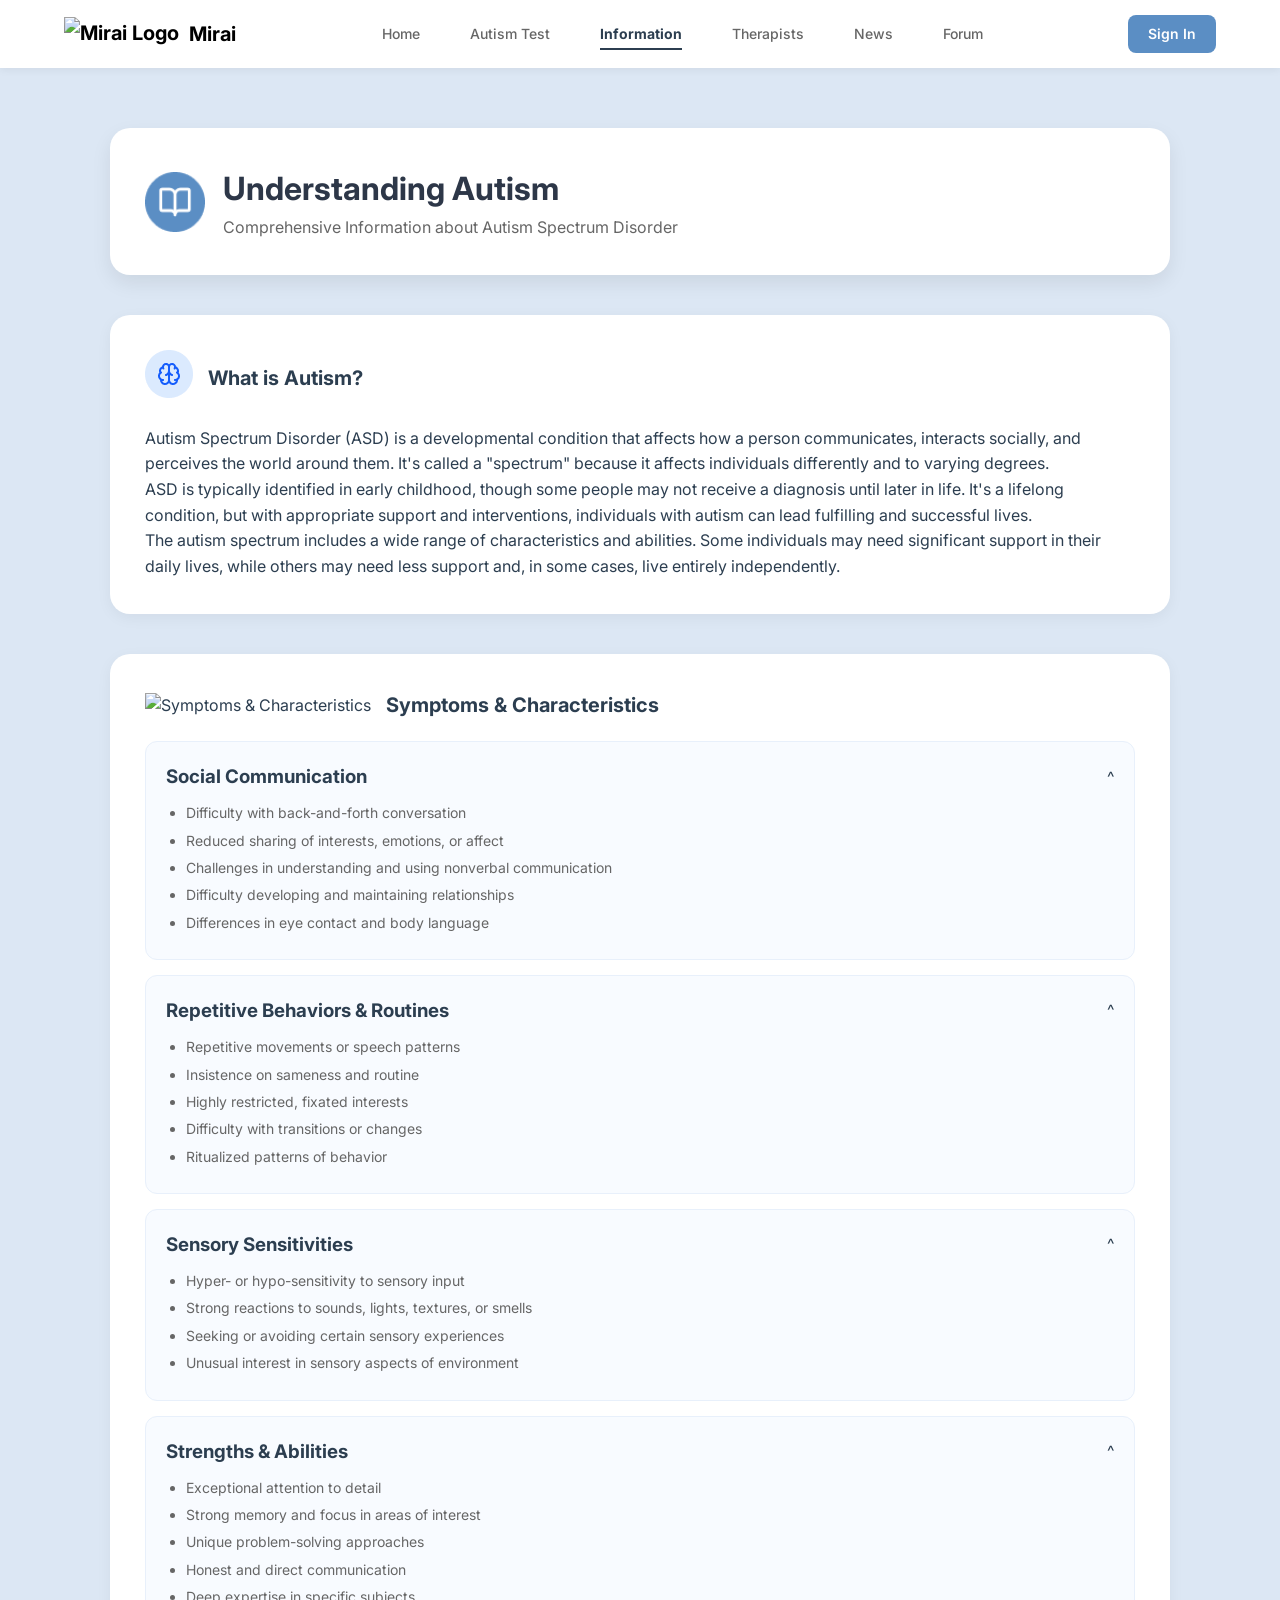
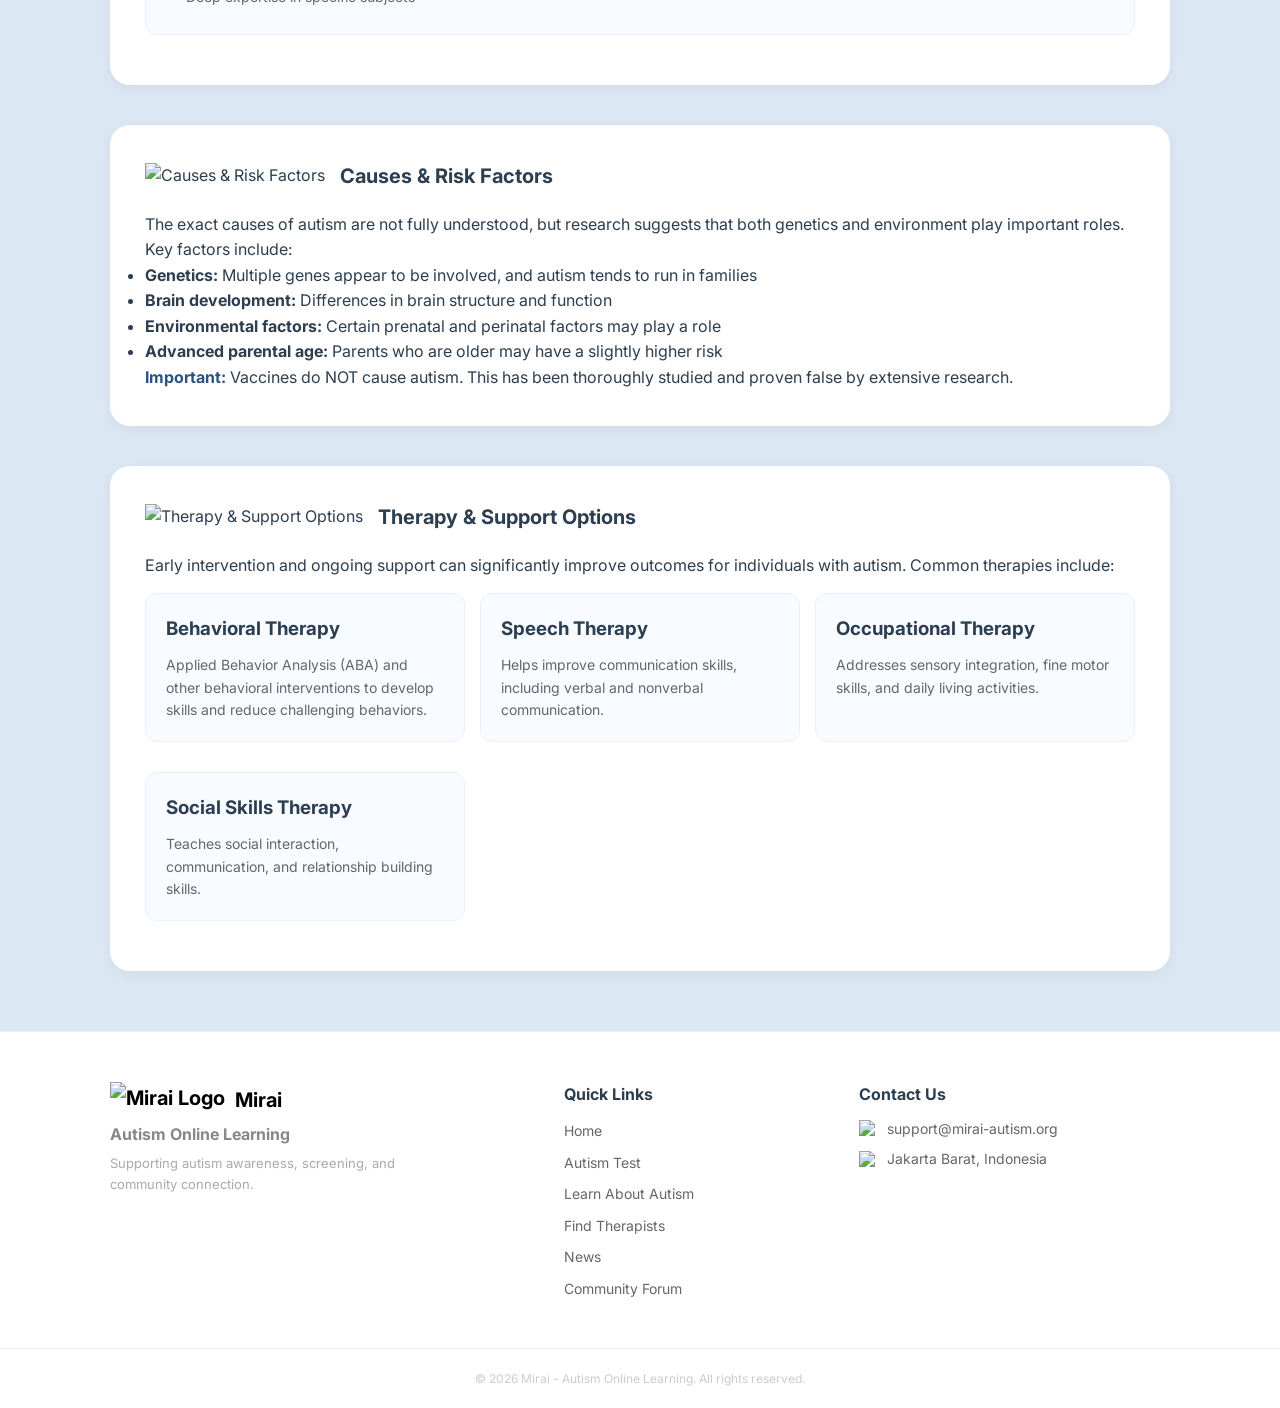
==== commit 84848060: "Fix HTML formatting and structure in information.html" ====
--- a/html/information.html
+++ b/html/information.html
@@ -283,18 +283,14 @@
         <div class="footer-column">
           <h4>Contact Us</h4>
           <p class="contact-item">
-            <img src="assets/icons/email.png" alt="Email" />
-            <span>support@mirai-autism.org</span>
+              <img src="assets/icons/email.png" alt="Email">
+              <span>support@mirai-autism.org</span>
           </p>
           <p class="contact-item">
-            <img src="assets/icons/location.png" alt="Location" />
-            <span>Jakarta Barat, Indonesia</span>
+              <img src="assets/icons/location.png" alt="Location">
+              <span>Jakarta Barat, Indonesia</span>
           </p>
-          <p class="contact-item">
-            <img src="assets/icons/telephone.png" alt="Phone" />
-            <span>+62 123-4567-8911</span>
-          </p>
-        </div>
+      </div>
       </div>
       <div class="footer-bottom">
         <p>&copy; 2026 Mirai - Autism Online Learning. All rights reserved.</p>
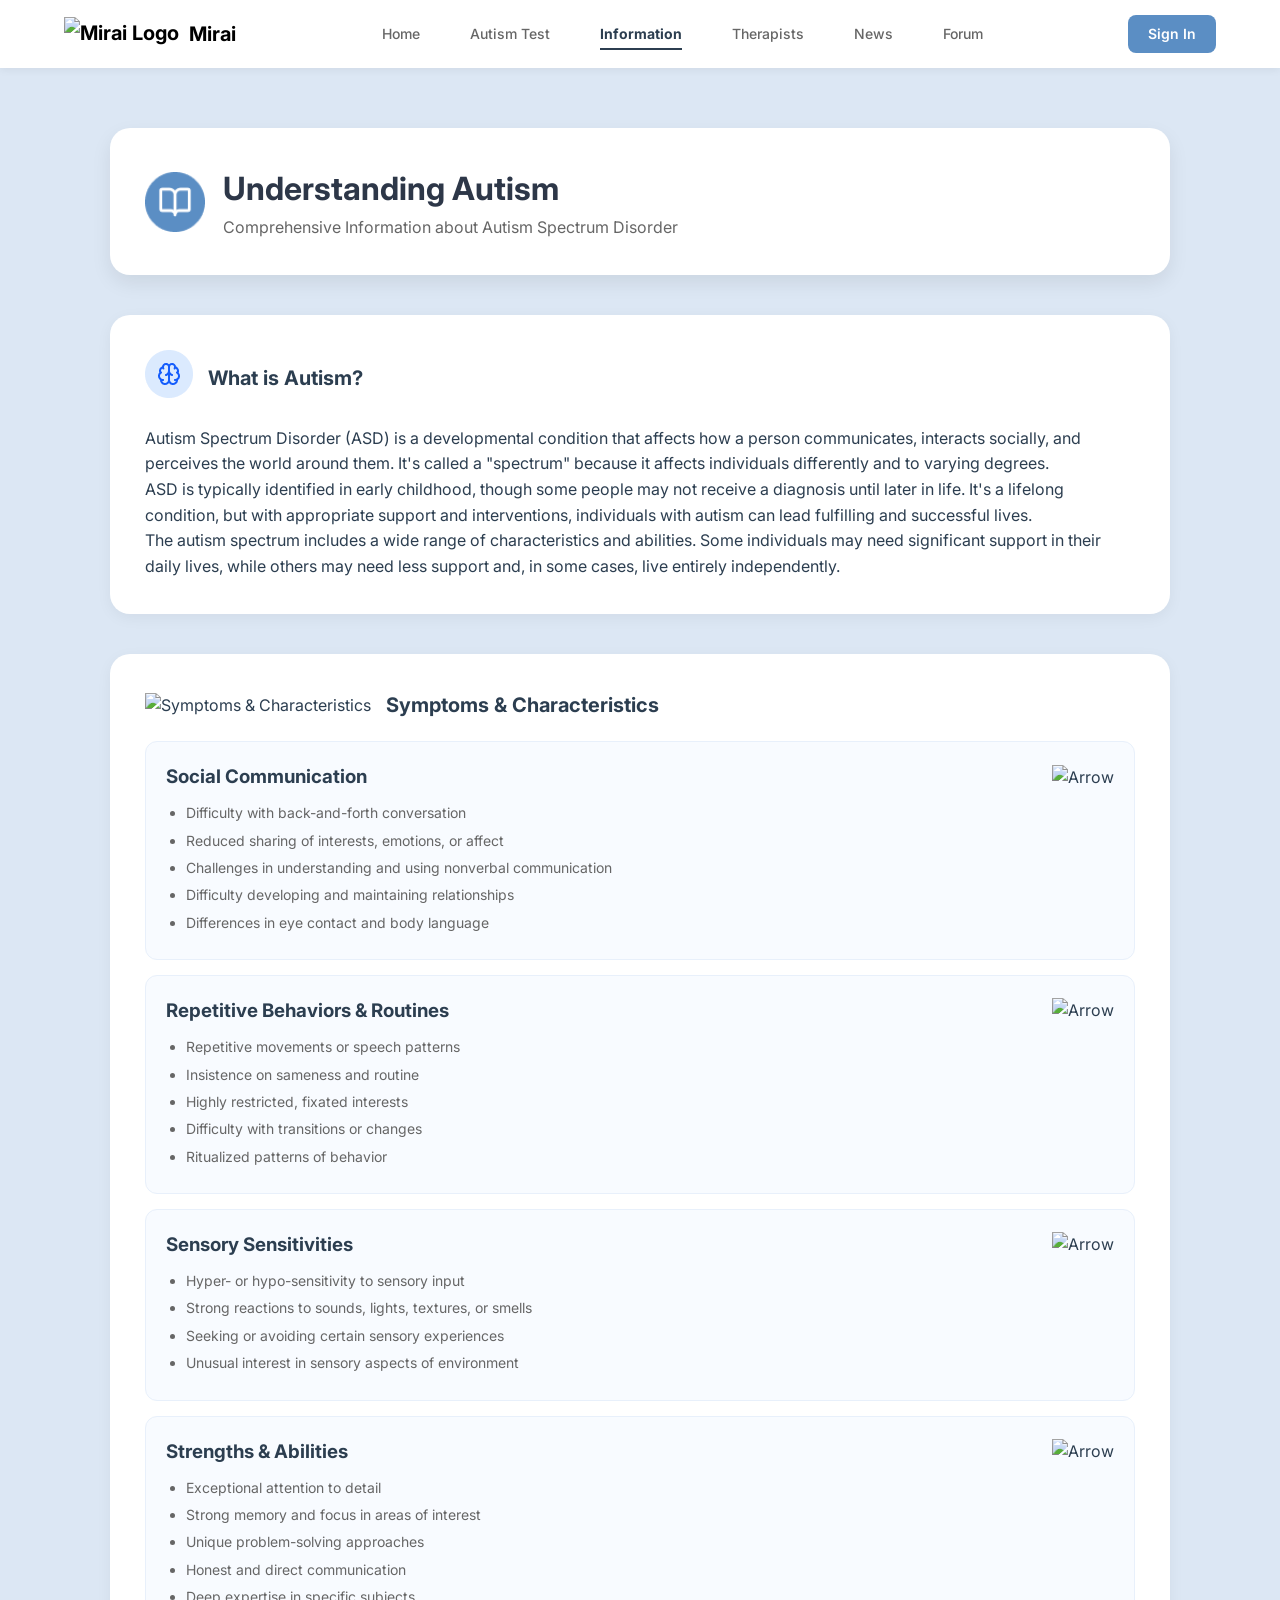
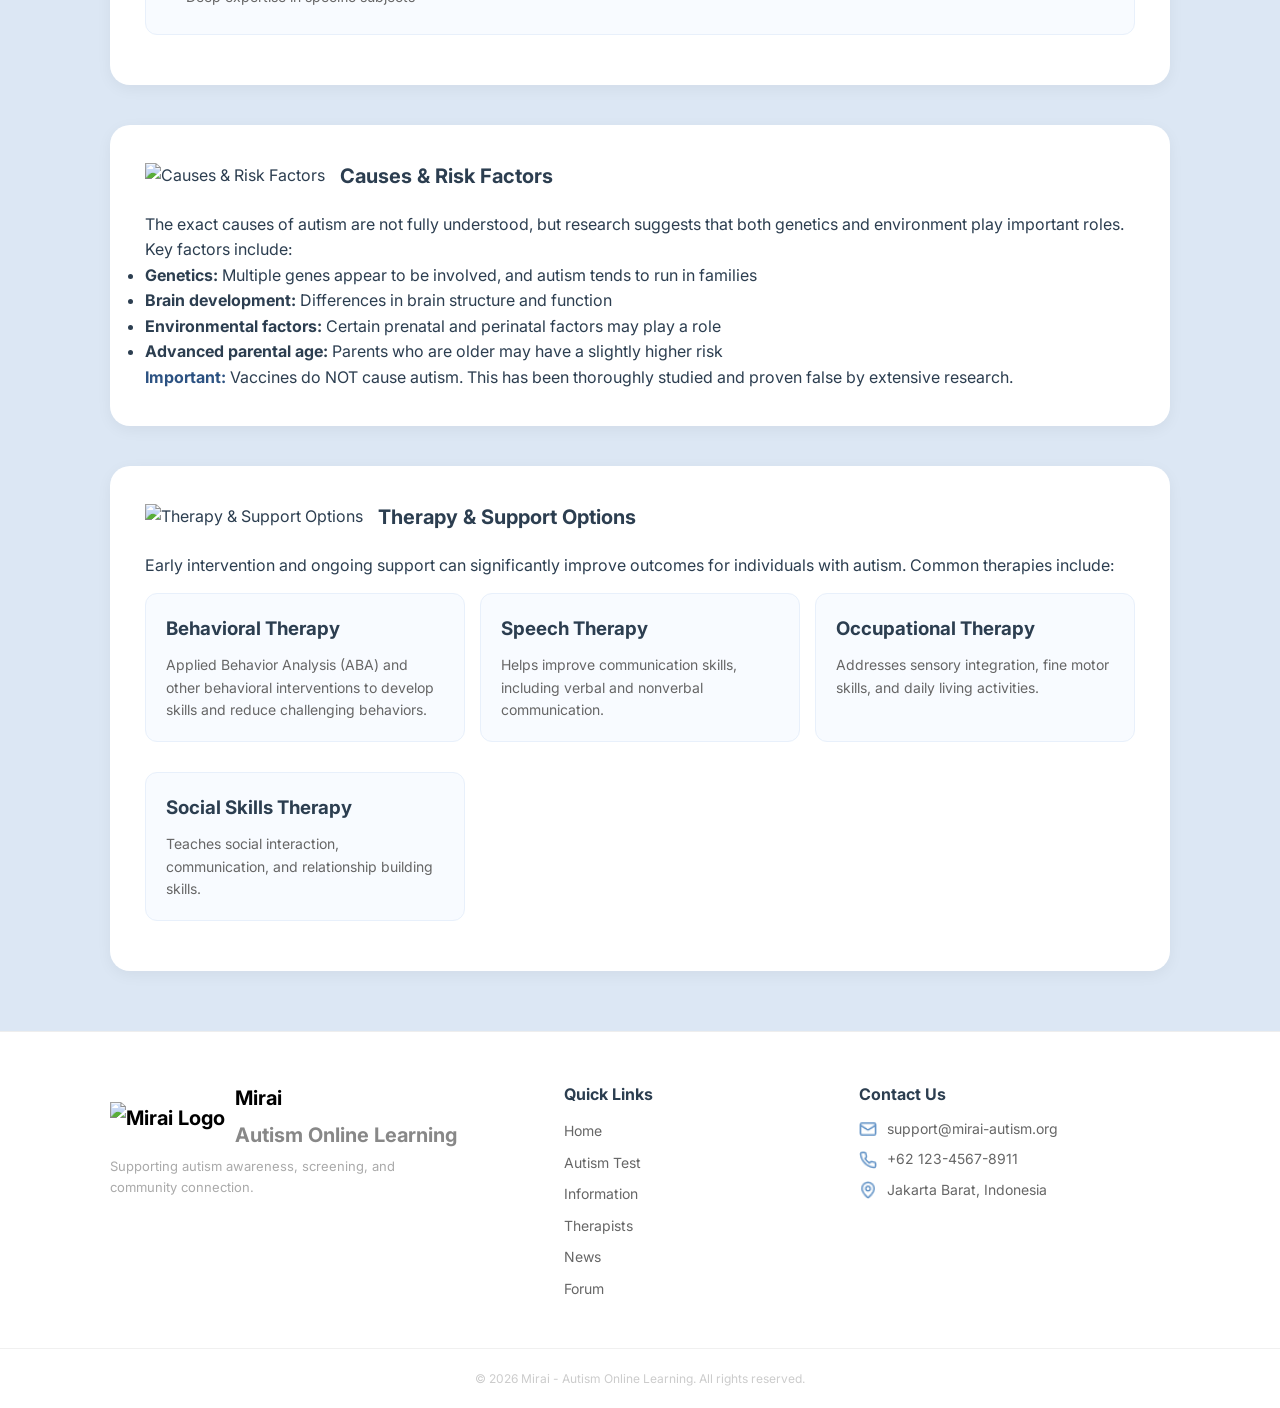
==== commit 7aadd225: "Refactor information.html structure and content" ====
--- a/html/information.html
+++ b/html/information.html
@@ -1,3 +1,4 @@
+<!-- information -->
 <!doctype html>
 <html lang="id">
   <head>
@@ -100,61 +101,80 @@
               <h2>Symptoms & Characteristics</h2>
             </div>
 
-            <div class="info-box">
+            <div class="info-box accordion-item">
               <div class="info-box-header">
                 <h3>Social Communication</h3>
-                <span>^</span>
-              </div>
-              <ul>
-                <li>Difficulty with back-and-forth conversation</li>
-                <li>Reduced sharing of interests, emotions, or affect</li>
-                <li>
-                  Challenges in understanding and using nonverbal communication
-                </li>
-                <li>Difficulty developing and maintaining relationships</li>
-                <li>Differences in eye contact and body language</li>
-              </ul>
-            </div>
-
-            <div class="info-box">
+                <span class="arrow">
+                  <img src="/assets/information/arrow.png" alt="Arrow" />
+                </span>
+              </div>
+              <div class="info-box-content">
+                <ul>
+                  <li>Difficulty with back-and-forth conversation</li>
+                  <li>Reduced sharing of interests, emotions, or affect</li>
+                  <li>
+                    Challenges in understanding and using nonverbal
+                    communication
+                  </li>
+                  <li>Difficulty developing and maintaining relationships</li>
+                  <li>Differences in eye contact and body language</li>
+                </ul>
+              </div>
+            </div>
+
+            <div class="info-box accordion-item">
               <div class="info-box-header">
                 <h3>Repetitive Behaviors & Routines</h3>
-                <span>^</span>
-              </div>
-              <ul>
-                <li>Repetitive movements or speech patterns</li>
-                <li>Insistence on sameness and routine</li>
-                <li>Highly restricted, fixated interests</li>
-                <li>Difficulty with transitions or changes</li>
-                <li>Ritualized patterns of behavior</li>
-              </ul>
-            </div>
-
-            <div class="info-box">
+                <span class="arrow">
+                  <img src="/assets/information/arrow.png" alt="Arrow" />
+                </span>
+              </div>
+              <div class="info-box-content">
+                <ul>
+                  <li>Repetitive movements or speech patterns</li>
+                  <li>Insistence on sameness and routine</li>
+                  <li>Highly restricted, fixated interests</li>
+                  <li>Difficulty with transitions or changes</li>
+                  <li>Ritualized patterns of behavior</li>
+                </ul>
+              </div>
+            </div>
+
+            <div class="info-box accordion-item">
               <div class="info-box-header">
                 <h3>Sensory Sensitivities</h3>
-                <span>^</span>
-              </div>
-              <ul>
-                <li>Hyper- or hypo-sensitivity to sensory input</li>
-                <li>Strong reactions to sounds, lights, textures, or smells</li>
-                <li>Seeking or avoiding certain sensory experiences</li>
-                <li>Unusual interest in sensory aspects of environment</li>
-              </ul>
-            </div>
-
-            <div class="info-box">
+                <span class="arrow">
+                  <img src="/assets/information/arrow.png" alt="Arrow" />
+                </span>
+              </div>
+              <div class="info-box-content">
+                <ul>
+                  <li>Hyper- or hypo-sensitivity to sensory input</li>
+                  <li>
+                    Strong reactions to sounds, lights, textures, or smells
+                  </li>
+                  <li>Seeking or avoiding certain sensory experiences</li>
+                  <li>Unusual interest in sensory aspects of environment</li>
+                </ul>
+              </div>
+            </div>
+
+            <div class="info-box accordion-item">
               <div class="info-box-header">
                 <h3>Strengths & Abilities</h3>
-                <span>^</span>
-              </div>
-              <ul>
-                <li>Exceptional attention to detail</li>
-                <li>Strong memory and focus in areas of interest</li>
-                <li>Unique problem-solving approaches</li>
-                <li>Honest and direct communication</li>
-                <li>Deep expertise in specific subjects</li>
-              </ul>
+                <span class="arrow">
+                  <img src="/assets/information/arrow.png" alt="Arrow" />
+                </span>
+              </div>
+              <div class="info-box-content">
+                <ul>
+                  <li>Exceptional attention to detail</li>
+                  <li>Strong memory and focus in areas of interest</li>
+                  <li>Unique problem-solving approaches</li>
+                  <li>Honest and direct communication</li>
+                  <li>Deep expertise in specific subjects</li>
+                </ul>
+              </div>
             </div>
           </div>
         </div>
@@ -197,8 +217,11 @@
               </li>
             </ul>
             <div class="notice-box">
-              <strong>Important:</strong> Vaccines do NOT cause autism. This has
-              been thoroughly studied and proven false by extensive research.
+              <p>
+                <strong>Important:</strong> Vaccines do NOT cause autism. This
+                has been thoroughly studied and proven false by extensive
+                research.
+              </p>
             </div>
           </div>
         </div>
@@ -261,10 +284,12 @@
       <div class="footer-container">
         <div class="footer-brand">
           <div class="logo">
-            <img src="/assets/logo-mirai.png" alt="Mirai Logo" />
-            <span>Mirai</span>
-          </div>
-          <p class="brand-subtitle">Autism Online Learning</p>
+            <img src="/assets/icons/logo-mirai.png" alt="Mirai Logo" />
+            <div class="logo-text">
+              <span>Mirai</span>
+              <p class="brand-subtitle">Autism Online Learning</p>
+            </div>
+          </div>
           <p class="brand-desc">
             Supporting autism awareness, screening, and community connection.
           </p>
@@ -272,31 +297,35 @@
         <div class="footer-column">
           <h4>Quick Links</h4>
           <ul>
-            <li><a href="index.html">Home</a></li>
+            <li><a href="home.html">Home</a></li>
             <li><a href="screening.html">Autism Test</a></li>
-            <li><a href="information.html">Learn About Autism</a></li>
-            <li><a href="therapists.html">Find Therapists</a></li>
+            <li><a href="information.html">Information</a></li>
+            <li><a href="therapists.html">Therapists</a></li>
             <li><a href="news.html">News</a></li>
-            <li><a href="forum.html">Community Forum</a></li>
+            <li><a href="forum.html">Forum</a></li>
           </ul>
         </div>
         <div class="footer-column">
           <h4>Contact Us</h4>
           <p class="contact-item">
-              <img src="assets/icons/email.png" alt="Email">
-              <span>support@mirai-autism.org</span>
+            <img src="/assets/icons/email.png" alt="Email" />
+            <span>support@mirai-autism.org</span>
           </p>
           <p class="contact-item">
-              <img src="assets/icons/location.png" alt="Location">
-              <span>Jakarta Barat, Indonesia</span>
+            <img src="/assets/icons/telephone.png" alt="Phone" />
+            <span>+62 123-4567-8911</span>
           </p>
-      </div>
+          <p class="contact-item">
+            <img src="/assets/icons/location.png" alt="Location" />
+            <span>Jakarta Barat, Indonesia</span>
+          </p>
+        </div>
       </div>
       <div class="footer-bottom">
         <p>&copy; 2026 Mirai - Autism Online Learning. All rights reserved.</p>
       </div>
     </footer>
 
-    <script src="script.js"></script>
+    <script src="/js/information.js"></script>
   </body>
 </html>
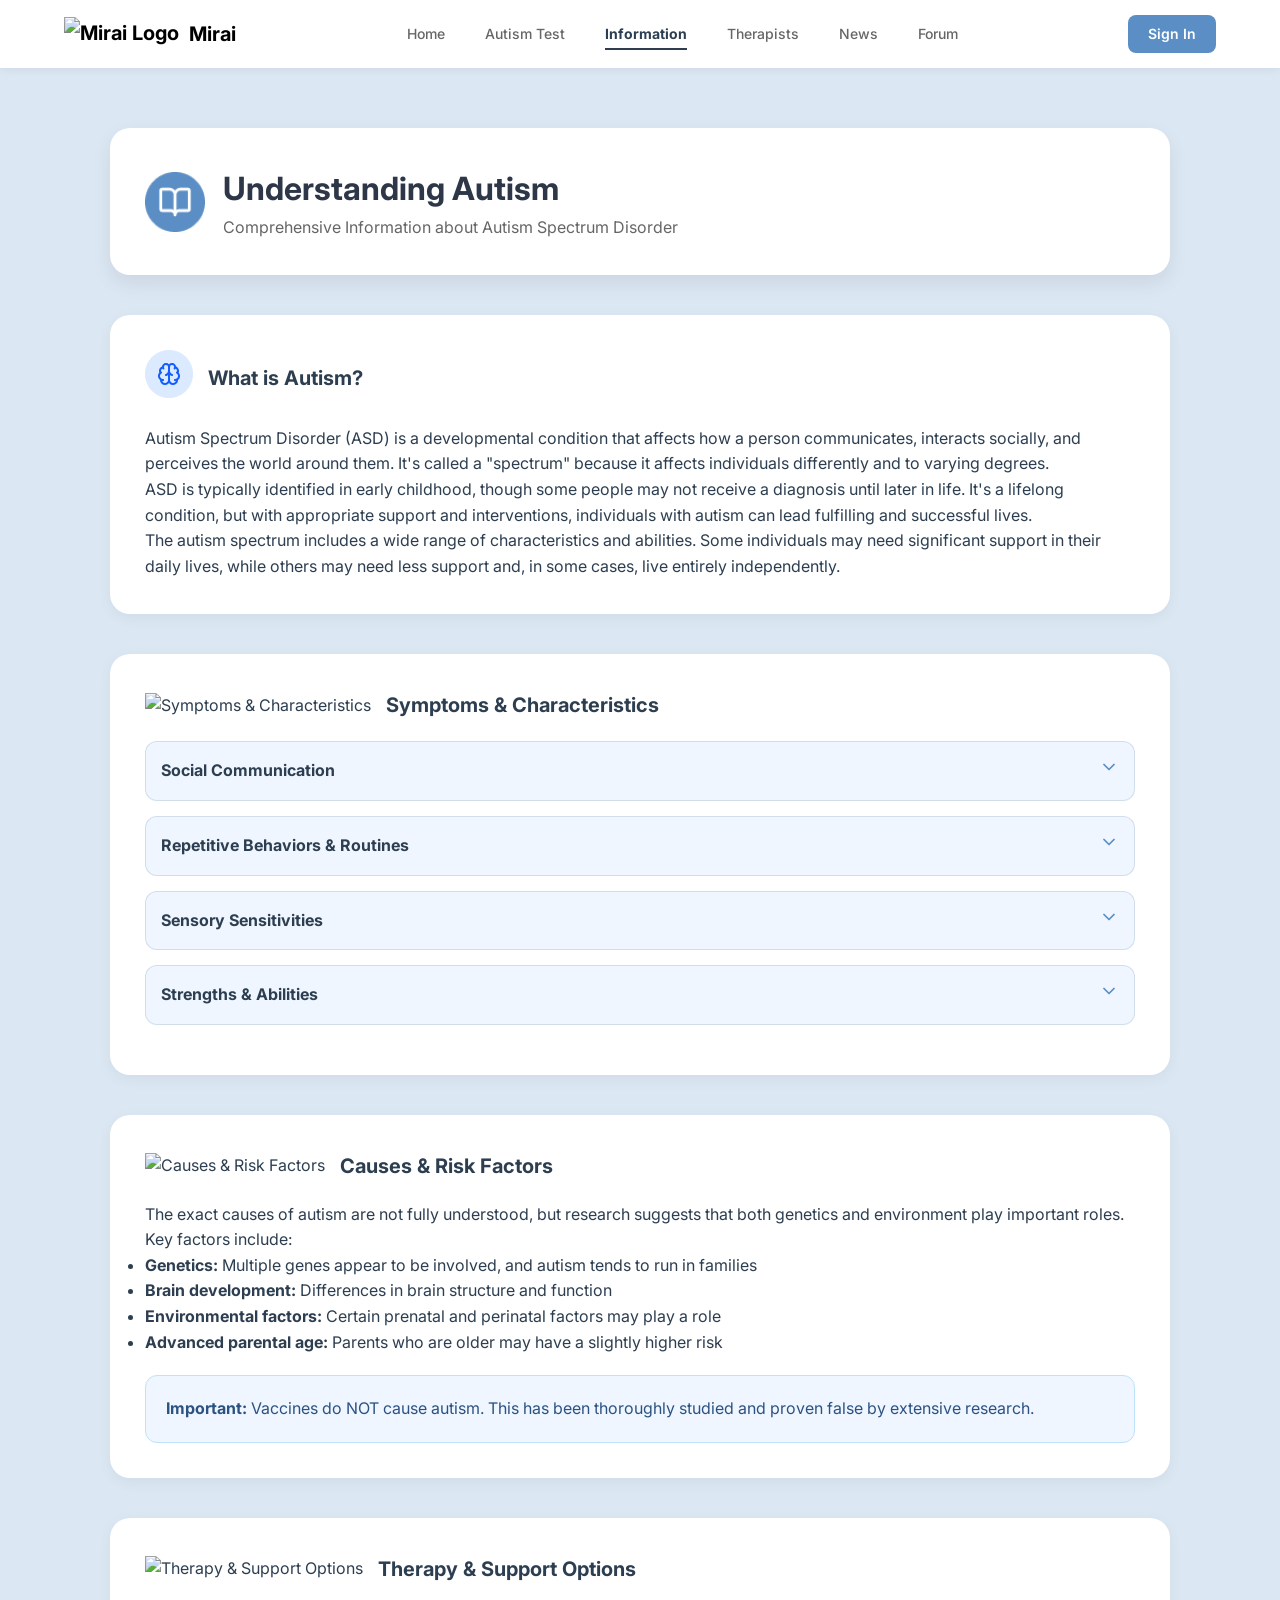
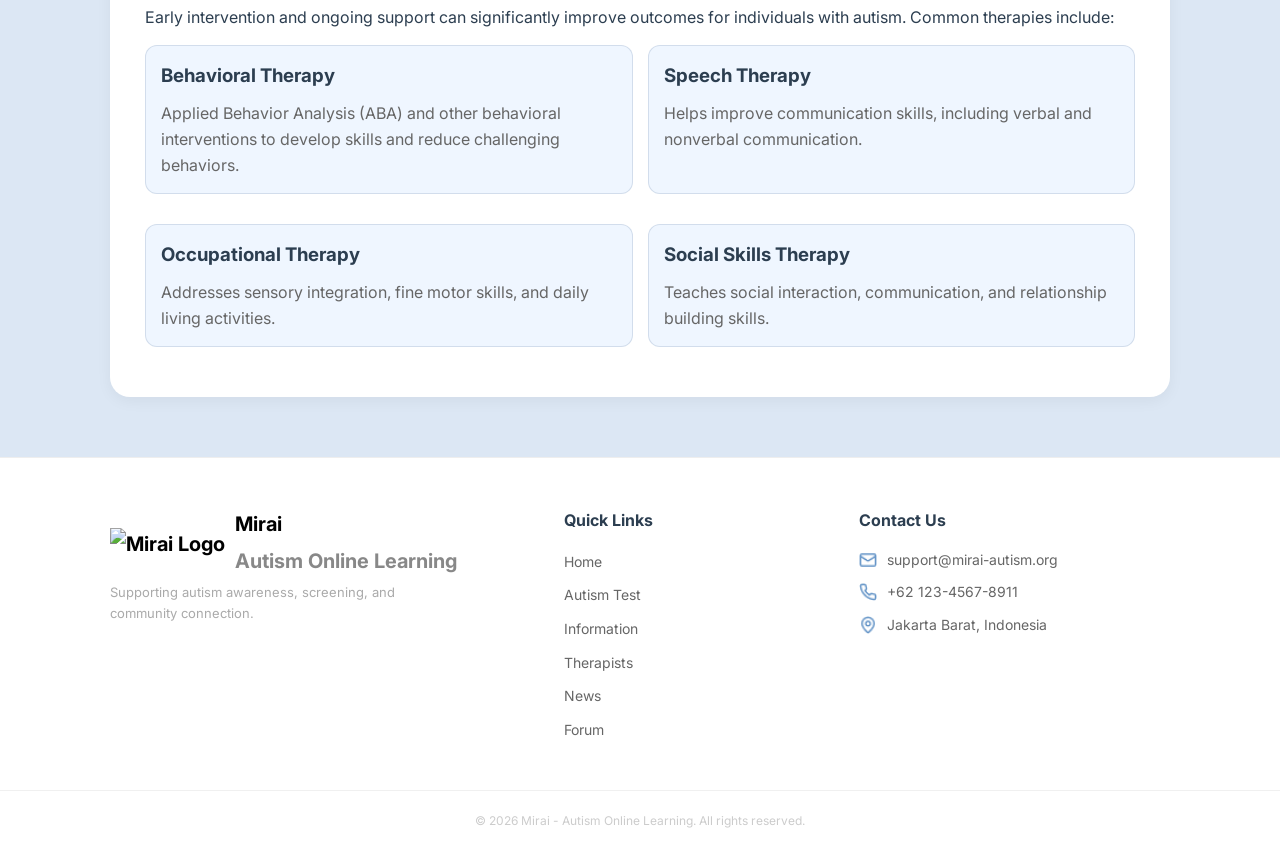
==== commit 3e91b29d: "Enhance navigation with mobile toggle and accessibility Added mobile navigation toggle and improved " ====
--- a/html/information.html
+++ b/html/information.html
@@ -21,8 +21,18 @@
           <img src="/assets/logo-mirai.png" alt="Mirai Logo" />
           <span>Mirai</span>
         </div>
+
+        <!-- HAMBURGER TOGGLE -->
+        <input type="checkbox" id="menu-toggle" class="menu-toggle" />
+
+        <label for="menu-toggle" class="hamburger">
+          <span></span>
+          <span></span>
+          <span></span>
+        </label>
+
         <ul class="nav-links">
-          <li><a href="/index.html">Home</a></li>
+          <li><a href="/home.html">Home</a></li>
           <li><a href="/screening.html">Autism Test</a></li>
           <li>
             <a href="/information.html" class="nav-active">Information</a>
@@ -30,8 +40,15 @@
           <li><a href="/therapists.html">Therapists</a></li>
           <li><a href="/news.html">News</a></li>
           <li><a href="/forum.html">Forum</a></li>
+
+          <!-- MOBILE SIGN IN -->
+          <li class="mobile-signin-li">
+            <a href="/signin.html" class="btn-signin">Sign In</a>
+          </li>
         </ul>
-        <a href="/signin.html" class="btn-signin">Sign In</a>
+
+        <!-- DESKTOP SIGN IN -->
+        <a href="/signin.html" class="btn-signin desktop-signin"> Sign In </a>
       </nav>
     </header>
 
--- a/css/main.css
+++ b/css/main.css
@@ -1,4 +1,3 @@
-/* --- GLOBAL & VARIABLES --- */
 :root {
     --primary-blue: #5B8EC4;
     --dark-blue: #2c3e50;
@@ -14,11 +13,12 @@
 }
 
 body {
-    font-family: 'Inter';
+    font-family: 'Inter', sans-serif;
     margin: 0;
     background-color: var(--light-bg);
     color: var(--dark-blue);
     line-height: 1.6;
+    overflow-x: hidden;
 }
 
 .container {
@@ -27,7 +27,6 @@
     padding: 0 20px;
 }
 
-/* --- NAVBAR --- */
 header {
     position: sticky;      
     top: 0;
@@ -41,6 +40,7 @@
     padding: 15px 5%;
     background: var(--white);
     box-shadow: 0 2px 8px rgba(0,0,0,0.06);
+    position: relative;
 }
 
 .logo {
@@ -51,6 +51,7 @@
     font-size: 20px;
     color: black;
     text-decoration: none;
+    z-index: 1010;
 }
 
 .logo img { height: 35px; }
@@ -58,9 +59,11 @@
 .nav-links {
     list-style: none;
     display: flex;
-    gap: 50px;
+    gap: 40px;
     margin: 0;
     padding: 0;
+    align-items: center;
+    transition: all 0.4s ease;
 }
 
 .nav-links a {
@@ -73,8 +76,7 @@
 
 .nav-links a:hover { color: var(--primary-blue); }
 
-
-.nav-active{
+.nav-active {
     color: var(--dark-blue) !important;
     font-weight: 700 !important;
     padding: 6px 0;
@@ -91,18 +93,42 @@
     font-size: 14px;
     transition: background 0.2s, transform 0.15s;
     white-space: nowrap;
+    text-align: center;
 }
 
 .btn-signin:hover {
     background-color: #4a78b0;
+    color: var(--white);
     transform: translateY(-1px);
 }
 
-/* --- FOOTER --- */
+.mobile-signin-li { display: none; }
+
+.menu-toggle { display: none; }
+
+.hamburger {
+    display: none;
+    flex-direction: column;
+    gap: 5px;
+    cursor: pointer;
+    padding: 5px;
+    z-index: 1010;
+}
+
+.hamburger span {
+    display: block;
+    width: 25px;
+    height: 3px;
+    background-color: var(--dark-blue);
+    border-radius: 3px;
+    transition: all 0.3s ease;
+}
+
 footer {
     padding: 50px 0 20px;
     border-top: 1px solid #eee;
     background: var(--white);
+    margin-top: auto;
 }
 
 .footer-container {
@@ -116,9 +142,9 @@
 
 .footer-brand .brand-subtitle { font-weight: bold; color: #888; margin: 5px 0; }
 .footer-brand .brand-desc { max-width: 300px; font-size: 13px; color: #aaa; }
-.footer-column h4 { color: var(--dark-blue); margin-bottom: 10px; }
+.footer-column h4 { color: var(--dark-blue); margin-bottom: 15px; }
 .footer-column ul { list-style: none; padding: 0; margin: 0; }
-.footer-column ul li { margin-bottom: 6px; }
+.footer-column ul li { margin-bottom: 8px; }
 .footer-column ul a { text-decoration: none; color: #666; font-size: 14px; transition: 0.2s; }
 .footer-column ul a:hover { color: var(--primary-blue); }
 .footer-column p { font-size: 14px; color: #666; margin: 4px 0; }
@@ -128,7 +154,7 @@
     display: flex;
     align-items: center; 
     gap: 10px;          
-    margin: 8px 0;       
+    margin: 10px 0;       
 }
 
 .footer-column .contact-item img {
@@ -137,7 +163,6 @@
     object-fit: contain; 
 }
 
-/* --- BUTTONS --- */
 .btn-primary {
     background: var(--primary-blue);
     color: white;
@@ -175,20 +200,61 @@
     transform: translateY(-2px);
 }
 
-/* --- RESPONSIVE --- */
+@media (max-width: 992px) {
+    .nav-links { gap: 25px; }
+}
+
 @media (max-width: 768px) {
-    .home-page .hero {
+    .hamburger { display: flex; }
+    
+    .desktop-signin { display: none; }
+    .mobile-signin-li { display: block; width: 100%; margin-top: 15px; }
+
+    .mobile-signin-li .btn-signin {
+        display: block;
+        width: 100%;
+        background-color: var(--primary-blue);
+        color: var(--white);
+        transform: none;
+    }
+
+    .nav-links {
+        position: fixed;
+        top: 65px;
+        left: -100%;
+        width: 100%;
+        height: calc(100vh - 65px);
+        background: var(--white);
         flex-direction: column;
-        padding: 40px 24px;
-        text-align: center;
-    }
-    .hero-image { justify-content: center; }
-    .hero-buttons { justify-content: center; }
-    .hero-badges { justify-content: center; }
-    .services { padding: 40px 24px; }
-    .home-page .services-grid { grid-template-columns: 1fr; }
-    .home-page .services-grid .service-card:nth-child(4),
-    .home-page .services-grid .service-card:nth-child(5) { grid-column: 1; }
-    .about-blue { padding: 40px 24px; }
-    .about-blue-inner { flex-direction: column; text-align: center; }
-}
+        align-items: flex-start;
+        padding: 30px 40px;
+        gap: 20px;
+        box-shadow: 0 10px 15px rgba(0,0,0,0.05);
+        overflow-y: auto;
+    }
+
+    .nav-links a:hover { color: var(--primary-blue); }
+
+    .nav-links .btn-signin:hover {
+        color: var(--white);
+        background-color: #4a78b0;
+    }
+
+    .menu-toggle:checked ~ .nav-links { left: 0; }
+
+    .menu-toggle:checked ~ .hamburger span:nth-child(1) { transform: rotate(45deg) translate(6px, 5px); }
+    .menu-toggle:checked ~ .hamburger span:nth-child(2) { opacity: 0; }
+    .menu-toggle:checked ~ .hamburger span:nth-child(3) { transform: rotate(-45deg) translate(6px, -6px); }
+
+    .nav-active {
+        border-bottom: none;
+        border-left: 3px solid var(--dark-blue);
+        padding: 0 0 0 10px;
+    }
+
+    .footer-container {
+        grid-template-columns: 1fr;
+        gap: 40px;
+    }
+    .footer-brand .brand-desc { max-width: 100%; }
+}
--- a/css/information.css
+++ b/css/information.css
@@ -62,10 +62,10 @@
 }
 
 .info-box {
-  background: #f8fbff;
-  border: 1px solid #e8f0fb;
+  background: #eff6ff;
+  border: 1px solid rgba(44, 82, 130, 0.15);
   border-radius: 12px;
-  padding: 20px;
+  padding: 15px;
   margin-bottom: 15px;
 }
 
@@ -74,7 +74,7 @@
   color: var(--dark-blue);
 }
 .info-box p {
-  font-size: 14px;
+  font-size: 16px;
   color: var(--gray-text);
   margin: 0;
 }
@@ -82,28 +82,75 @@
   margin: 10px 0 0;
   padding-left: 20px;
   color: var(--gray-text);
-  font-size: 14px;
+  font-size: 16px;
 }
 .info-box ul li {
   margin-bottom: 5px;
 }
 
-.info-box-header {
+.accordion-item .info-box-header {
   display: flex;
   justify-content: space-between;
   align-items: center;
+  cursor: pointer;
+  user-select: none;
 }
+
 .info-box-header h3 {
   margin: 0;
+  font-size: 16px;
+}
+
+.info-box-content {
+  max-height: 0;
+  overflow: hidden;
+  transition:
+    max-height 0.3s ease-in-out,
+    padding 0.3s ease-in-out;
+}
+
+.accordion-item.active .info-box-content {
+  max-height: 500px;
+}
+
+.info-box-header .arrow {
+  display: inline-block;
+  transition: transform 0.3s ease-in-out;
+  font-size: 16px;
+  color: var(--dark-blue);
+}
+
+.accordion-item.active .arrow {
+  transform: rotate(180deg);
+}
+
+.info-box-content ul {
+  margin: 0;
+  padding-left: 20px;
+  padding-top: 15px; 
+  color: var(--gray-text, #718096);
+  font-size: 16px;
 }
 
 .notice-box strong {
   color: #2c5282;
 }
 
+.notice-box p {
+  color: #2c5282;
+}
+
+.notice-box {
+  background-color: #eff6ff;
+  border-radius: 12px;
+  padding: 20px;
+  border: 1px solid #bee3f8;
+  margin-top: 20px;
+}
+
 .therapy-grid {
   display: grid;
-  grid-template-columns: repeat(auto-fill, minmax(240px, 1fr));
+  grid-template-columns: repeat(2, 1fr);
   gap: 15px;
   margin-top: 15px;
 }
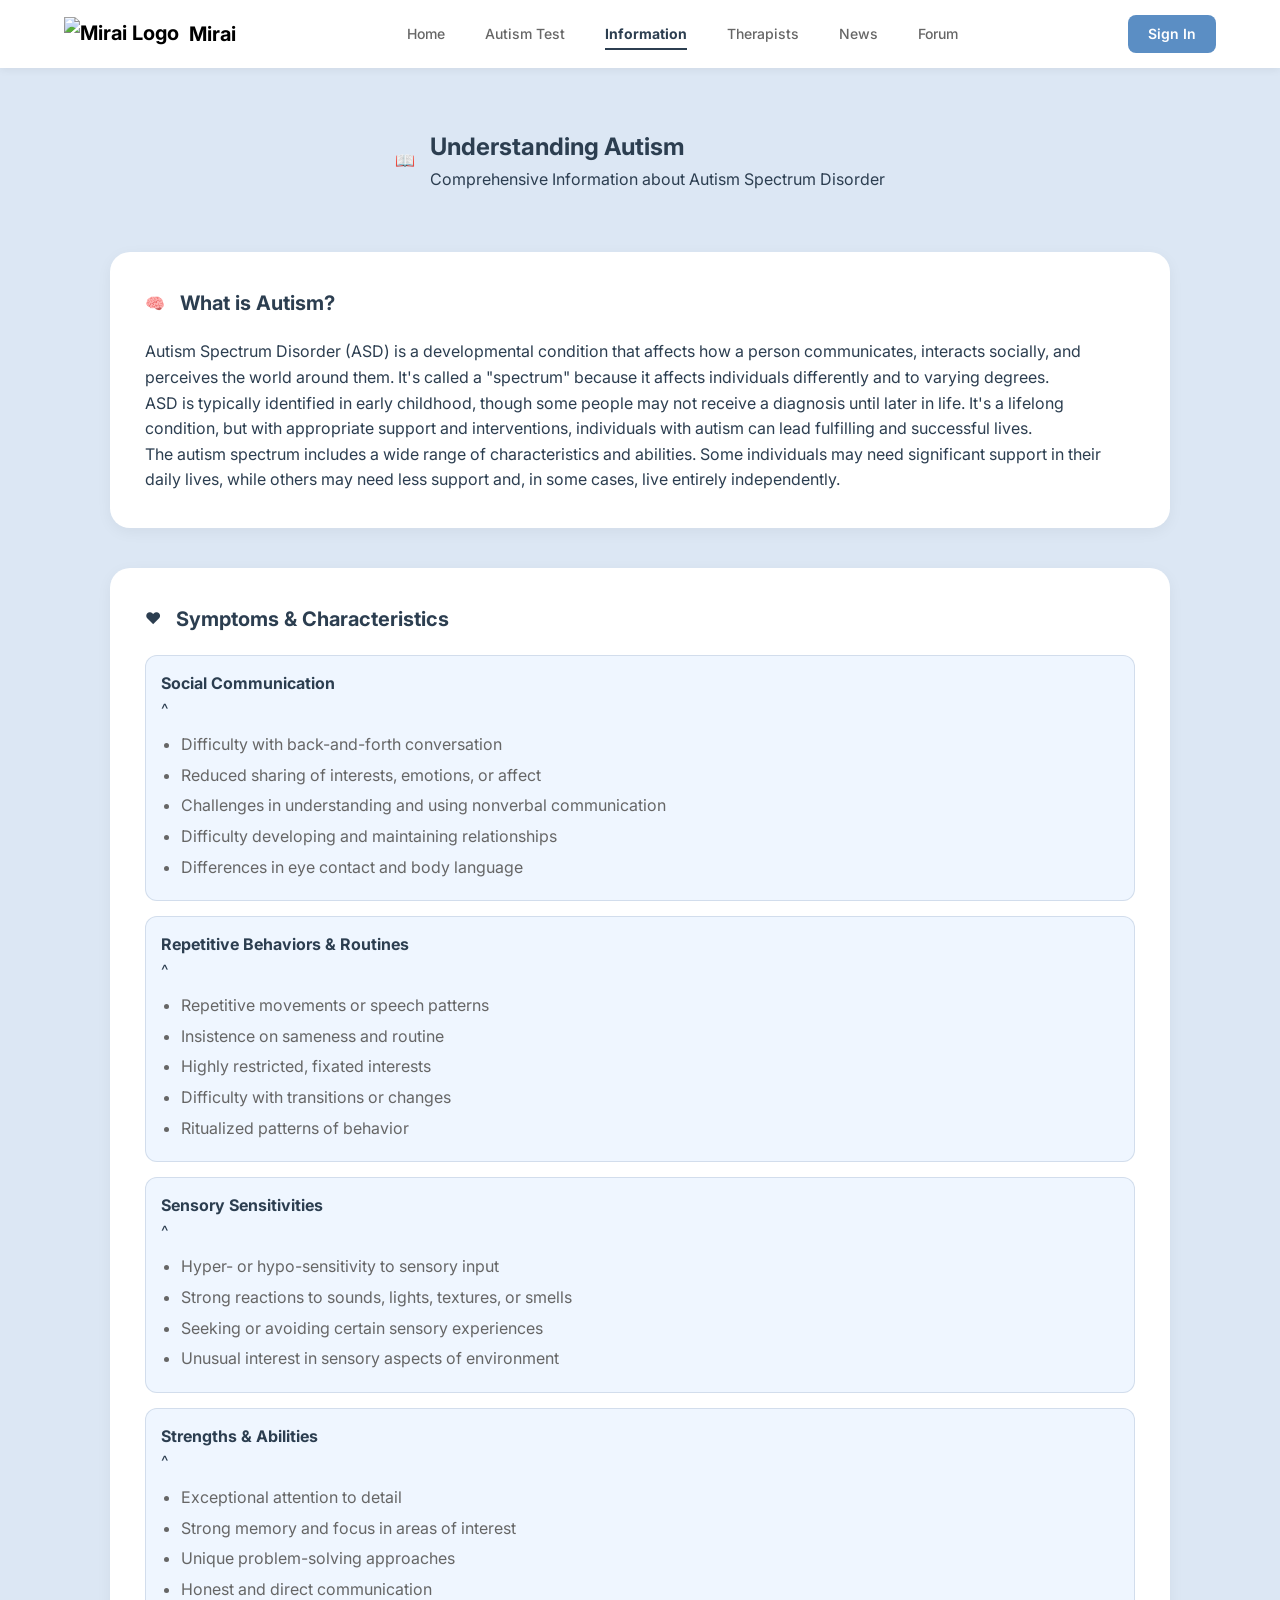
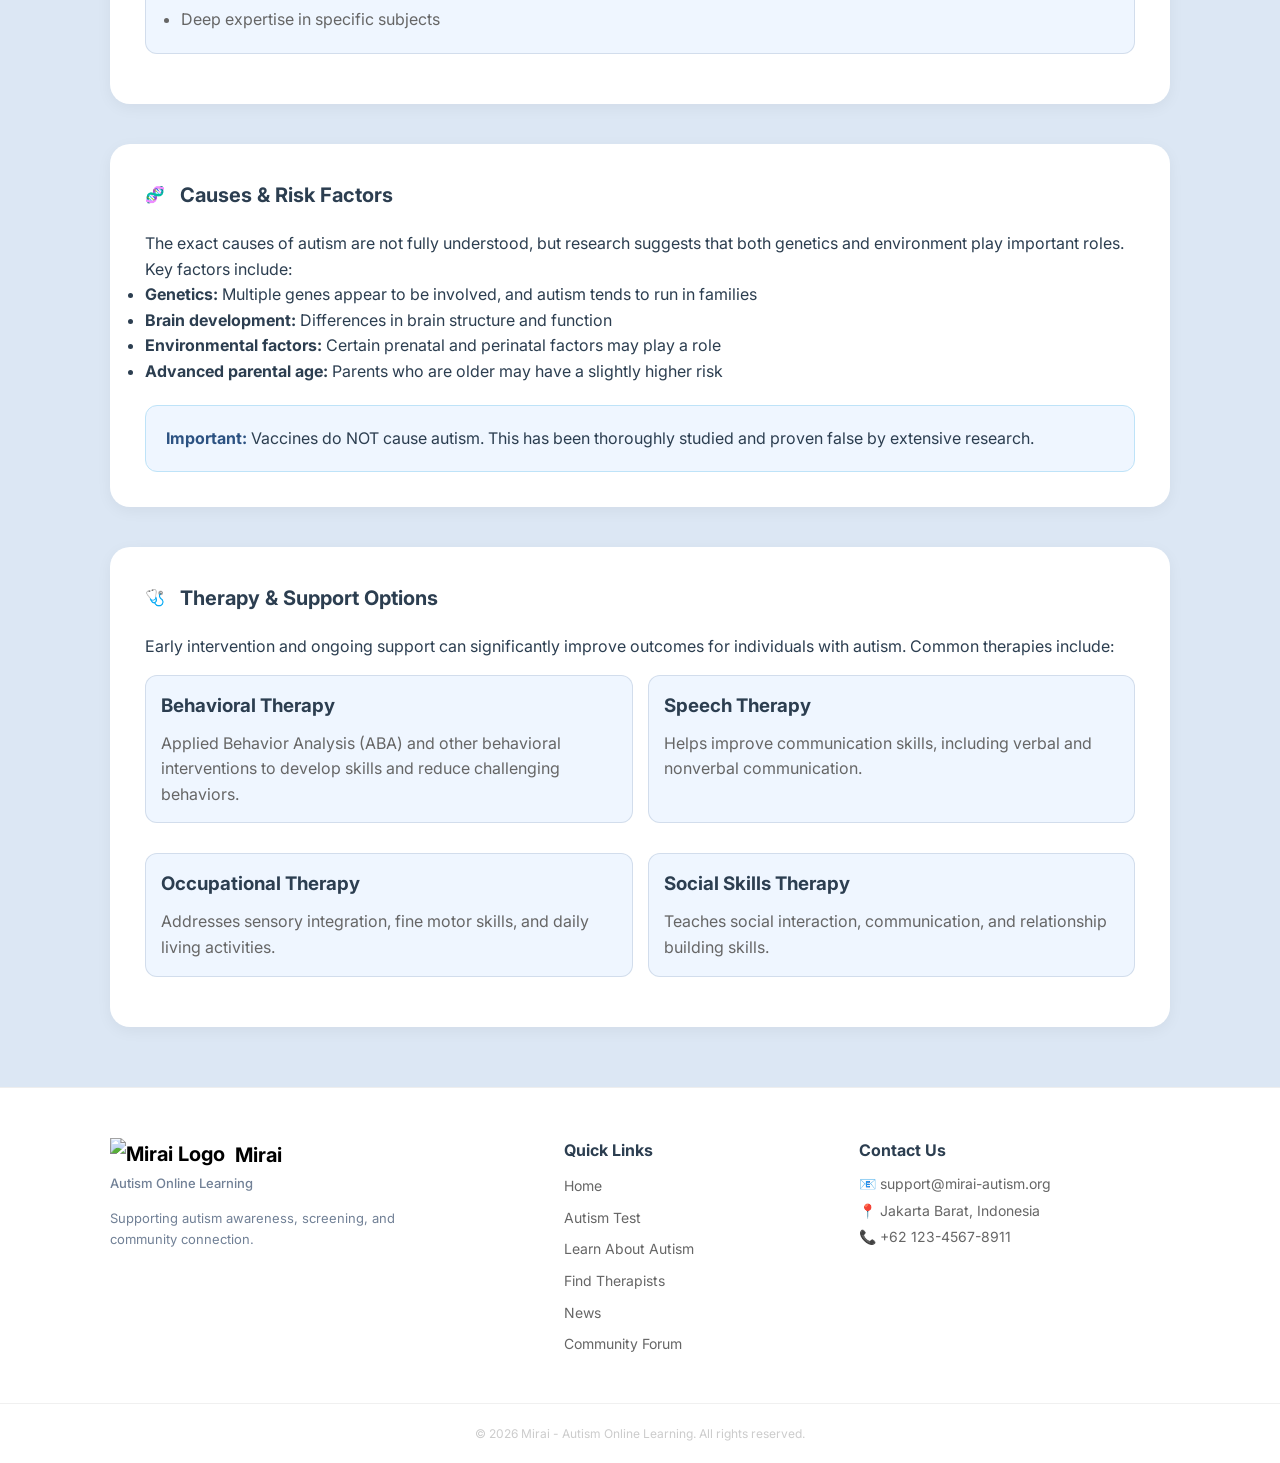
==== commit 424ae6a8: "Add files via upload" ====
--- a/html/information.html
+++ b/html/information.html
@@ -1,348 +1,221 @@
 <!-- information -->
-<!doctype html>
+<!DOCTYPE html>
 <html lang="id">
-  <head>
-    <meta charset="UTF-8" />
-    <meta name="viewport" content="width=device-width, initial-scale=1.0" />
+<head>
+    <meta charset="UTF-8">
+    <meta name="viewport" content="width=device-width, initial-scale=1.0">
     <title>Information - Mirai</title>
-    <link rel="preconnect" href="https://fonts.googleapis.com" />
-    <link rel="preconnect" href="https://fonts.gstatic.com" crossorigin />
-    <link
-      href="https://fonts.googleapis.com/css2?family=Inter:wght@400;500;600;700;800&display=swap"
-      rel="stylesheet"
-    />
-    <link rel="stylesheet" href="/css/main.css" />
-    <link rel="stylesheet" href="/css/information.css" />
-  </head>
-  <body>
+    <link rel="preconnect" href="https://fonts.googleapis.com">
+    <link rel="preconnect" href="https://fonts.gstatic.com" crossorigin>
+    <link href="https://fonts.googleapis.com/css2?family=Inter:wght@400;500;600;700;800&display=swap" rel="stylesheet">
+    <link rel="stylesheet" href="/css/main.css">
+    <link rel="stylesheet" href="/css/information.css">
+</head>
+<body>
+
     <header>
-      <nav class="navbar">
-        <div class="logo">
-          <img src="/assets/logo-mirai.png" alt="Mirai Logo" />
-          <span>Mirai</span>
+        <nav class="navbar">
+            <div class="logo">
+                <img src="logo-mirai.png" alt="Mirai Logo">
+                <span>Mirai</span>
+            </div>
+            <ul class="nav-links">
+                <li><a href="home.html">Home</a></li>
+                <li><a href="screening.html">Autism Test</a></li>
+                <li><a href="information.html" class="nav-active">Information</a></li>
+                <li><a href="therapists.html">Therapists</a></li>
+                <li><a href="news.html">News</a></li>
+                <li><a href="forum.html">Forum</a></li>
+            </ul>
+            <a href="signin.html" class="btn-signin">Sign In</a>
+        </nav>
+    </header>
+
+    <main class="information-page">
+
+        <!-- Top Hero Section -->
+        <section class="page-hero">
+            <div class="container">
+                <div class="section-header" style="justify-content: center;">
+                    <div class="icon-box blue-soft">📖</div>
+                    <div>
+                        <h1>Understanding Autism</h1>
+                        <p>Comprehensive Information about Autism Spectrum Disorder</p>
+                    </div>
+                </div>
+            </div>
+        </section>
+
+        <!-- What is Autism? -->
+        <section class="content-section">
+            <div class="container">
+                <div class="content-card">
+                    <div class="section-header">
+                        <div class="icon-box blue-soft">🧠</div>
+                        <h2>What is Autism?</h2>
+                    </div>
+                    <p>Autism Spectrum Disorder (ASD) is a developmental condition that affects how a person communicates, interacts socially, and perceives the world around them. It's called a "spectrum" because it affects individuals differently and to varying degrees.</p>
+                    <p>ASD is typically identified in early childhood, though some people may not receive a diagnosis until later in life. It's a lifelong condition, but with appropriate support and interventions, individuals with autism can lead fulfilling and successful lives.</p>
+                    <p>The autism spectrum includes a wide range of characteristics and abilities. Some individuals may need significant support in their daily lives, while others may need less support and, in some cases, live entirely independently.</p>
+                </div>
+            </div>
+        </section>
+
+        <!-- Symptoms & Characteristics -->
+        <section class="content-section">
+            <div class="container">
+                <div class="content-card">
+                    <div class="section-header">
+                        <div class="icon-box purple-soft">❤️</div>
+                        <h2>Symptoms & Characteristics</h2>
+                    </div>
+
+                    <div class="info-box">
+                        <div class="info-box-header">
+                            <h3>Social Communication</h3>
+                            <span>^</span>
+                        </div>
+                        <ul>
+                            <li>Difficulty with back-and-forth conversation</li>
+                            <li>Reduced sharing of interests, emotions, or affect</li>
+                            <li>Challenges in understanding and using nonverbal communication</li>
+                            <li>Difficulty developing and maintaining relationships</li>
+                            <li>Differences in eye contact and body language</li>
+                        </ul>
+                    </div>
+
+                    <div class="info-box">
+                        <div class="info-box-header">
+                            <h3>Repetitive Behaviors & Routines</h3>
+                            <span>^</span>
+                        </div>
+                        <ul>
+                            <li>Repetitive movements or speech patterns</li>
+                            <li>Insistence on sameness and routine</li>
+                            <li>Highly restricted, fixated interests</li>
+                            <li>Difficulty with transitions or changes</li>
+                            <li>Ritualized patterns of behavior</li>
+                        </ul>
+                    </div>
+
+                    <div class="info-box">
+                        <div class="info-box-header">
+                            <h3>Sensory Sensitivities</h3>
+                            <span>^</span>
+                        </div>
+                        <ul>
+                            <li>Hyper- or hypo-sensitivity to sensory input</li>
+                            <li>Strong reactions to sounds, lights, textures, or smells</li>
+                            <li>Seeking or avoiding certain sensory experiences</li>
+                            <li>Unusual interest in sensory aspects of environment</li>
+                        </ul>
+                    </div>
+
+                    <div class="info-box">
+                        <div class="info-box-header">
+                            <h3>Strengths & Abilities</h3>
+                            <span>^</span>
+                        </div>
+                        <ul>
+                            <li>Exceptional attention to detail</li>
+                            <li>Strong memory and focus in areas of interest</li>
+                            <li>Unique problem-solving approaches</li>
+                            <li>Honest and direct communication</li>
+                            <li>Deep expertise in specific subjects</li>
+                        </ul>
+                    </div>
+                </div>
+            </div>
+        </section>
+
+        <!-- Causes & Risk Factors -->
+        <section class="content-section">
+            <div class="container">
+                <div class="content-card">
+                    <div class="section-header">
+                        <div class="icon-box green-soft">🧬</div>
+                        <h2>Causes & Risk Factors</h2>
+                    </div>
+                    <p>The exact causes of autism are not fully understood, but research suggests that both genetics and environment play important roles. Key factors include:</p>
+                    <ul>
+                        <li><strong>Genetics:</strong> Multiple genes appear to be involved, and autism tends to run in families</li>
+                        <li><strong>Brain development:</strong> Differences in brain structure and function</li>
+                        <li><strong>Environmental factors:</strong> Certain prenatal and perinatal factors may play a role</li>
+                        <li><strong>Advanced parental age:</strong> Parents who are older may have a slightly higher risk</li>
+                    </ul>
+                    <div class="notice-box">
+                        <strong>Important:</strong> Vaccines do NOT cause autism. This has been thoroughly studied and proven false by extensive research.
+                    </div>
+                </div>
+            </div>
+        </section>
+
+        <!-- Therapy & Support Options -->
+        <section class="content-section">
+            <div class="container">
+                <div class="content-card">
+                    <div class="section-header">
+                        <div class="icon-box orange-soft">🩺</div>
+                        <h2>Therapy & Support Options</h2>
+                    </div>
+                    <p>Early intervention and ongoing support can significantly improve outcomes for individuals with autism. Common therapies include:</p>
+                    <div class="therapy-grid">
+                        <div class="info-box">
+                            <h3>Behavioral Therapy</h3>
+                            <p>Applied Behavior Analysis (ABA) and other behavioral interventions to develop skills and reduce challenging behaviors.</p>
+                        </div>
+                        <div class="info-box">
+                            <h3>Speech Therapy</h3>
+                            <p>Helps improve communication skills, including verbal and nonverbal communication.</p>
+                        </div>
+                        <div class="info-box">
+                            <h3>Occupational Therapy</h3>
+                            <p>Addresses sensory integration, fine motor skills, and daily living activities.</p>
+                        </div>
+                        <div class="info-box">
+                            <h3>Social Skills Therapy</h3>
+                            <p>Teaches social interaction, communication, and relationship building skills.</p>
+                        </div>
+                    </div>
+                </div>
+            </div>
+        </section>
+
+    </main>
+
+    <footer>
+        <div class="footer-container">
+            <div class="footer-brand">
+                <div class="logo">
+                    <img src="logo-mirai.png" alt="Mirai Logo">
+                    <span>Mirai</span>
+                </div>
+                <p class="brand-subtitle">Autism Online Learning</p>
+                <p class="brand-desc">Supporting autism awareness, screening, and community connection.</p>
+            </div>
+            <div class="footer-column">
+                <h4>Quick Links</h4>
+                <ul>
+                    <li><a href="home.html">Home</a></li>
+                    <li><a href="screening.html">Autism Test</a></li>
+                    <li><a href="information.html">Learn About Autism</a></li>
+                    <li><a href="therapists.html">Find Therapists</a></li>
+                    <li><a href="news.html">News</a></li>
+                    <li><a href="forum.html">Community Forum</a></li>
+                </ul>
+            </div>
+            <div class="footer-column">
+                <h4>Contact Us</h4>
+                <p>📧 support@mirai-autism.org</p>
+                <p>📍 Jakarta Barat, Indonesia</p>
+                <p>📞 +62 123-4567-8911</p>
+            </div>
         </div>
-
-        <!-- HAMBURGER TOGGLE -->
-        <input type="checkbox" id="menu-toggle" class="menu-toggle" />
-
-        <label for="menu-toggle" class="hamburger">
-          <span></span>
-          <span></span>
-          <span></span>
-        </label>
-
-        <ul class="nav-links">
-          <li><a href="/home.html">Home</a></li>
-          <li><a href="/screening.html">Autism Test</a></li>
-          <li>
-            <a href="/information.html" class="nav-active">Information</a>
-          </li>
-          <li><a href="/therapists.html">Therapists</a></li>
-          <li><a href="/news.html">News</a></li>
-          <li><a href="/forum.html">Forum</a></li>
-
-          <!-- MOBILE SIGN IN -->
-          <li class="mobile-signin-li">
-            <a href="/signin.html" class="btn-signin">Sign In</a>
-          </li>
-        </ul>
-
-        <!-- DESKTOP SIGN IN -->
-        <a href="/signin.html" class="btn-signin desktop-signin"> Sign In </a>
-      </nav>
-    </header>
-
-    <main class="information-page">
-      <!-- Top Hero Section -->
-      <section class="page-hero">
-        <div class="hero-card">
-          <img
-            src="/assets/information/Information.png"
-            alt="Information Icon"
-            class="hero-icon"
-          />
-
-          <div class="hero-text">
-            <h1>Understanding Autism</h1>
-            <p>Comprehensive Information about Autism Spectrum Disorder</p>
-          </div>
+        <div class="footer-bottom">
+            <p>&copy; 2026 Mirai - Autism Online Learning. All rights reserved.</p>
         </div>
-      </section>
-
-      <!-- What is Autism? -->
-      <section class="content-section">
-        <div class="container">
-          <div class="content-card">
-            <div class="section-header">
-              <div class="icon-box blue-soft">
-                <img
-                  src="/assets/information/What is Autism.png"
-                  alt="What is Autism?"
-                />
-              </div>
-              <h2>What is Autism?</h2>
-            </div>
-            <p>
-              Autism Spectrum Disorder (ASD) is a developmental condition that
-              affects how a person communicates, interacts socially, and
-              perceives the world around them. It's called a "spectrum" because
-              it affects individuals differently and to varying degrees.
-            </p>
-            <p>
-              ASD is typically identified in early childhood, though some people
-              may not receive a diagnosis until later in life. It's a lifelong
-              condition, but with appropriate support and interventions,
-              individuals with autism can lead fulfilling and successful lives.
-            </p>
-            <p>
-              The autism spectrum includes a wide range of characteristics and
-              abilities. Some individuals may need significant support in their
-              daily lives, while others may need less support and, in some
-              cases, live entirely independently.
-            </p>
-          </div>
-        </div>
-      </section>
-
-      <!-- Symptoms & Characteristics -->
-      <section class="content-section">
-        <div class="container">
-          <div class="content-card">
-            <div class="section-header">
-              <div class="icon-box purple-soft">
-                <img
-                  src="/assets/information/Symptoms & Characteristics.png"
-                  alt="Symptoms & Characteristics"
-                />
-              </div>
-              <h2>Symptoms & Characteristics</h2>
-            </div>
-
-            <div class="info-box accordion-item">
-              <div class="info-box-header">
-                <h3>Social Communication</h3>
-                <span class="arrow">
-                  <img src="/assets/information/arrow.png" alt="Arrow" />
-                </span>
-              </div>
-              <div class="info-box-content">
-                <ul>
-                  <li>Difficulty with back-and-forth conversation</li>
-                  <li>Reduced sharing of interests, emotions, or affect</li>
-                  <li>
-                    Challenges in understanding and using nonverbal
-                    communication
-                  </li>
-                  <li>Difficulty developing and maintaining relationships</li>
-                  <li>Differences in eye contact and body language</li>
-                </ul>
-              </div>
-            </div>
-
-            <div class="info-box accordion-item">
-              <div class="info-box-header">
-                <h3>Repetitive Behaviors & Routines</h3>
-                <span class="arrow">
-                  <img src="/assets/information/arrow.png" alt="Arrow" />
-                </span>
-              </div>
-              <div class="info-box-content">
-                <ul>
-                  <li>Repetitive movements or speech patterns</li>
-                  <li>Insistence on sameness and routine</li>
-                  <li>Highly restricted, fixated interests</li>
-                  <li>Difficulty with transitions or changes</li>
-                  <li>Ritualized patterns of behavior</li>
-                </ul>
-              </div>
-            </div>
-
-            <div class="info-box accordion-item">
-              <div class="info-box-header">
-                <h3>Sensory Sensitivities</h3>
-                <span class="arrow">
-                  <img src="/assets/information/arrow.png" alt="Arrow" />
-                </span>
-              </div>
-              <div class="info-box-content">
-                <ul>
-                  <li>Hyper- or hypo-sensitivity to sensory input</li>
-                  <li>
-                    Strong reactions to sounds, lights, textures, or smells
-                  </li>
-                  <li>Seeking or avoiding certain sensory experiences</li>
-                  <li>Unusual interest in sensory aspects of environment</li>
-                </ul>
-              </div>
-            </div>
-
-            <div class="info-box accordion-item">
-              <div class="info-box-header">
-                <h3>Strengths & Abilities</h3>
-                <span class="arrow">
-                  <img src="/assets/information/arrow.png" alt="Arrow" />
-                </span>
-              </div>
-              <div class="info-box-content">
-                <ul>
-                  <li>Exceptional attention to detail</li>
-                  <li>Strong memory and focus in areas of interest</li>
-                  <li>Unique problem-solving approaches</li>
-                  <li>Honest and direct communication</li>
-                  <li>Deep expertise in specific subjects</li>
-                </ul>
-              </div>
-            </div>
-          </div>
-        </div>
-      </section>
-
-      <!-- Causes & Risk Factors -->
-      <section class="content-section">
-        <div class="container">
-          <div class="content-card">
-            <div class="section-header">
-              <div class="icon-box green-soft">
-                <img
-                  src="/assets/information/Causes & Risk Factors.png"
-                  alt="Causes & Risk Factors"
-                />
-              </div>
-              <h2>Causes & Risk Factors</h2>
-            </div>
-            <p>
-              The exact causes of autism are not fully understood, but research
-              suggests that both genetics and environment play important roles.
-              Key factors include:
-            </p>
-            <ul>
-              <li>
-                <strong>Genetics:</strong> Multiple genes appear to be involved,
-                and autism tends to run in families
-              </li>
-              <li>
-                <strong>Brain development:</strong> Differences in brain
-                structure and function
-              </li>
-              <li>
-                <strong>Environmental factors:</strong> Certain prenatal and
-                perinatal factors may play a role
-              </li>
-              <li>
-                <strong>Advanced parental age:</strong> Parents who are older
-                may have a slightly higher risk
-              </li>
-            </ul>
-            <div class="notice-box">
-              <p>
-                <strong>Important:</strong> Vaccines do NOT cause autism. This
-                has been thoroughly studied and proven false by extensive
-                research.
-              </p>
-            </div>
-          </div>
-        </div>
-      </section>
-
-      <!-- Therapy & Support Options -->
-      <section class="content-section">
-        <div class="container">
-          <div class="content-card">
-            <div class="section-header">
-              <div class="icon-box orange-soft">
-                <img
-                  src="/assets/information/Therapy & Support Options.png"
-                  alt="Therapy & Support Options"
-                />
-              </div>
-              <h2>Therapy & Support Options</h2>
-            </div>
-            <p>
-              Early intervention and ongoing support can significantly improve
-              outcomes for individuals with autism. Common therapies include:
-            </p>
-            <div class="therapy-grid">
-              <div class="info-box">
-                <h3>Behavioral Therapy</h3>
-                <p>
-                  Applied Behavior Analysis (ABA) and other behavioral
-                  interventions to develop skills and reduce challenging
-                  behaviors.
-                </p>
-              </div>
-              <div class="info-box">
-                <h3>Speech Therapy</h3>
-                <p>
-                  Helps improve communication skills, including verbal and
-                  nonverbal communication.
-                </p>
-              </div>
-              <div class="info-box">
-                <h3>Occupational Therapy</h3>
-                <p>
-                  Addresses sensory integration, fine motor skills, and daily
-                  living activities.
-                </p>
-              </div>
-              <div class="info-box">
-                <h3>Social Skills Therapy</h3>
-                <p>
-                  Teaches social interaction, communication, and relationship
-                  building skills.
-                </p>
-              </div>
-            </div>
-          </div>
-        </div>
-      </section>
-    </main>
-
-    <footer>
-      <div class="footer-container">
-        <div class="footer-brand">
-          <div class="logo">
-            <img src="/assets/icons/logo-mirai.png" alt="Mirai Logo" />
-            <div class="logo-text">
-              <span>Mirai</span>
-              <p class="brand-subtitle">Autism Online Learning</p>
-            </div>
-          </div>
-          <p class="brand-desc">
-            Supporting autism awareness, screening, and community connection.
-          </p>
-        </div>
-        <div class="footer-column">
-          <h4>Quick Links</h4>
-          <ul>
-            <li><a href="home.html">Home</a></li>
-            <li><a href="screening.html">Autism Test</a></li>
-            <li><a href="information.html">Information</a></li>
-            <li><a href="therapists.html">Therapists</a></li>
-            <li><a href="news.html">News</a></li>
-            <li><a href="forum.html">Forum</a></li>
-          </ul>
-        </div>
-        <div class="footer-column">
-          <h4>Contact Us</h4>
-          <p class="contact-item">
-            <img src="/assets/icons/email.png" alt="Email" />
-            <span>support@mirai-autism.org</span>
-          </p>
-          <p class="contact-item">
-            <img src="/assets/icons/telephone.png" alt="Phone" />
-            <span>+62 123-4567-8911</span>
-          </p>
-          <p class="contact-item">
-            <img src="/assets/icons/location.png" alt="Location" />
-            <span>Jakarta Barat, Indonesia</span>
-          </p>
-        </div>
-      </div>
-      <div class="footer-bottom">
-        <p>&copy; 2026 Mirai - Autism Online Learning. All rights reserved.</p>
-      </div>
     </footer>
 
-    <script src="/js/information.js"></script>
-  </body>
-</html>
+    <script src="script.js"></script>
+</body>
+</html>
--- a/css/main.css
+++ b/css/main.css
@@ -13,7 +13,7 @@
 }
 
 body {
-    font-family: 'Inter', sans-serif;
+    font-family: 'Inter';
     margin: 0;
     background-color: var(--light-bg);
     color: var(--dark-blue);
@@ -128,7 +128,6 @@
     padding: 50px 0 20px;
     border-top: 1px solid #eee;
     background: var(--white);
-    margin-top: auto;
 }
 
 .footer-container {
@@ -140,11 +139,37 @@
     gap: 30px;
 }
 
-.footer-brand .brand-subtitle { font-weight: bold; color: #888; margin: 5px 0; }
-.footer-brand .brand-desc { max-width: 300px; font-size: 13px; color: #aaa; }
-.footer-column h4 { color: var(--dark-blue); margin-bottom: 15px; }
+.footer-brand .logo-text {
+    display: flex;
+    flex-direction: column;
+    align-items: flex-start;
+    gap: 2px;
+}
+
+.footer-brand .logo-text span {
+    font-size: 16px;
+    font-weight: bold;
+    color: var(--dark-blue); 
+    line-height: 1.2;
+}
+
+.footer-brand .brand-subtitle { 
+    font-weight: 500; 
+    font-size: 13px;
+    color: #718096; 
+    margin: 0; 
+}
+
+.footer-brand .brand-desc { 
+    max-width: 300px; 
+    font-size: 13px; 
+    color: #718096; 
+    margin-top: 15px;
+}
+
+.footer-column h4 { color: var(--dark-blue); margin-bottom: 10px; }
 .footer-column ul { list-style: none; padding: 0; margin: 0; }
-.footer-column ul li { margin-bottom: 8px; }
+.footer-column ul li { margin-bottom: 6px; }
 .footer-column ul a { text-decoration: none; color: #666; font-size: 14px; transition: 0.2s; }
 .footer-column ul a:hover { color: var(--primary-blue); }
 .footer-column p { font-size: 14px; color: #666; margin: 4px 0; }
@@ -152,52 +177,15 @@
 
 .footer-column .contact-item {
     display: flex;
-    align-items: center; 
+    align-items: center;
     gap: 10px;          
-    margin: 10px 0;       
+    margin: 8px 0;       
 }
 
 .footer-column .contact-item img {
-    width: 18px;        
-    height: 18px;        
+    width: 18px;       
+    height: 18px;      
     object-fit: contain; 
-}
-
-.btn-primary {
-    background: var(--primary-blue);
-    color: white;
-    border: none;
-    padding: 12px 25px;
-    border-radius: 8px;
-    cursor: pointer;
-    font-weight: bold;
-    font-size: 14px;
-    transition: background 0.2s, transform 0.15s, box-shadow 0.2s;
-}
-
-.btn-primary:hover {
-    background: #4a78b0;
-    transform: translateY(-2px);
-    box-shadow: 0 4px 12px rgba(74, 144, 217, 0.3);
-}
-
-.btn-outline {
-    background: transparent;
-    color: var(--dark-blue);
-    border: 2px solid var(--primary-blue);
-    padding: 12px 25px;
-    border-radius: 8px;
-    cursor: pointer;
-    font-weight: bold;
-    font-size: 14px;
-    transition: background 0.2s, color 0.2s, border-color 0.2s, transform 0.15s;
-}
-
-.btn-outline:hover {
-    background: var(--dark-blue);
-    color: var(--white);
-    border-color: var(--dark-blue);
-    transform: translateY(-2px);
 }
 
 @media (max-width: 992px) {
--- a/css/information.css
+++ b/css/information.css
@@ -154,3 +154,163 @@
   gap: 15px;
   margin-top: 15px;
 }
+
+@media (max-width: 768px) {
+  html,
+  body {
+    width: 100%;
+    overflow-x: hidden;
+  }
+
+  * {
+    box-sizing: border-box;
+  }
+
+  img {
+    max-width: 100%;
+    height: auto;
+    display: block;
+  }
+
+  .container {
+    width: 100%;
+    padding: 0 16px;
+  }
+
+  .page-hero {
+    padding: 20px 16px;
+    width: 100%;
+    overflow: hidden;
+  }
+
+  .hero-card {
+    width: 100%;
+    max-width: 100%;
+    padding: 24px 20px;
+    border-radius: 20px;
+
+    display: flex;
+    flex-direction: column;
+    align-items: center;
+    text-align: center;
+    gap: 16px;
+  }
+
+  .hero-icon {
+    width: 80px;
+    height: 80px;
+    object-fit: contain;
+  }
+
+  .hero-text {
+    width: 100%;
+  }
+
+  .hero-text h1 {
+    font-size: 28px;
+    line-height: 1.2;
+  }
+
+  .hero-text p {
+    font-size: 14px;
+    line-height: 1.6;
+  }
+
+  .content-section {
+    width: 100%;
+    padding: 12px 0;
+    overflow: hidden;
+  }
+
+  .content-card {
+    width: 100%;
+    max-width: 100%;
+    padding: 22px 18px;
+    border-radius: 18px;
+  }
+
+  .content-card p,
+  .content-card li {
+    font-size: 14px;
+    line-height: 1.8;
+  }
+
+  .content-card ul {
+    padding-left: 18px;
+  }
+
+  .section-header {
+    display: flex;
+    flex-direction: column;
+    align-items: flex-start;
+    gap: 12px;
+
+    margin-bottom: 18px;
+  }
+
+  .section-header h2 {
+    font-size: 24px;
+    line-height: 1.3;
+  }
+
+  .icon-box {
+    width: 55px;
+    height: 55px;
+
+    display: flex;
+    align-items: center;
+    justify-content: center;
+  }
+
+  .icon-box img {
+    width: 40px;
+    height: 40px;
+    object-fit: contain;
+  }
+
+  .info-box {
+    width: 100%;
+    max-width: 100%;
+    padding: 16px;
+    border-radius: 14px;
+    margin-bottom: 14px;
+  }
+
+  .info-box-header {
+    gap: 10px;
+  }
+
+  .info-box-header h3 {
+    font-size: 16px;
+    line-height: 1.4;
+  }
+
+  .info-box-content {
+    margin-top: 12px;
+  }
+
+  .info-box-content ul {
+    padding-left: 18px;
+  }
+
+  .arrow img {
+    width: 18px;
+    height: 18px;
+  }
+
+  .notice-box {
+    padding: 16px;
+    border-radius: 14px;
+  }
+
+  .notice-box p {
+    font-size: 14px;
+  }
+
+  .therapy-grid {
+    display: grid;
+    grid-template-columns: 1fr;
+    gap: 15px;
+    width: 100%;
+  }
+}
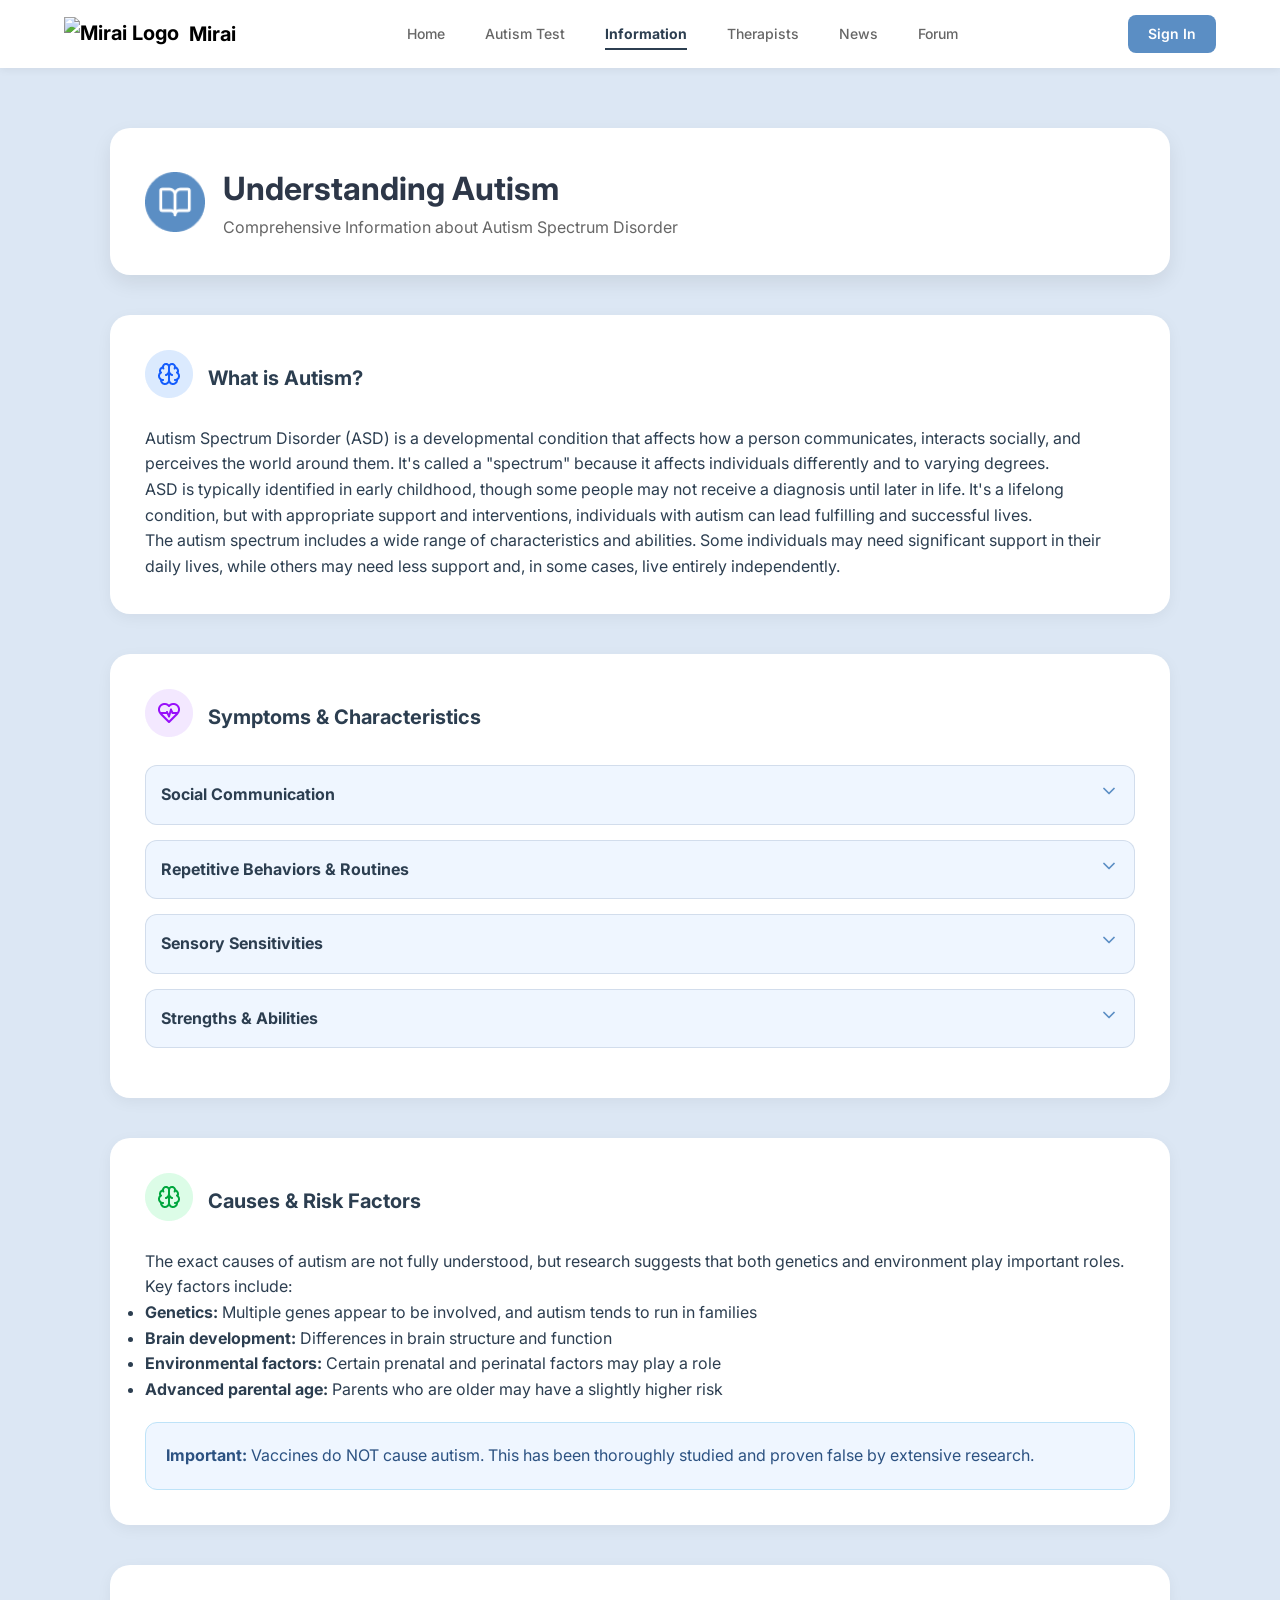
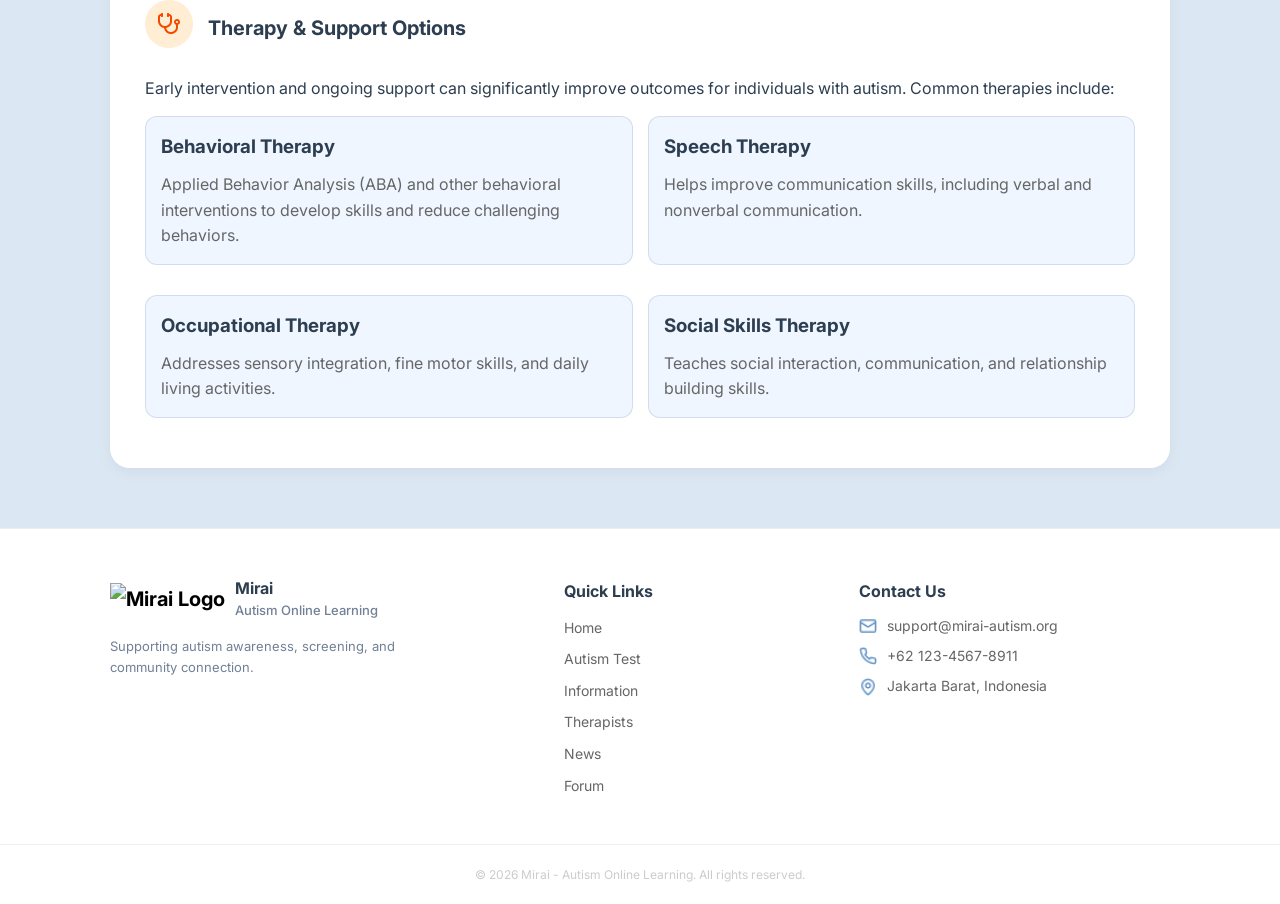
==== commit cf9f6bf7: "Add files via upload" ====
--- a/html/information.html
+++ b/html/information.html
@@ -1,221 +1,348 @@
 <!-- information -->
-<!DOCTYPE html>
+<!doctype html>
 <html lang="id">
-<head>
-    <meta charset="UTF-8">
-    <meta name="viewport" content="width=device-width, initial-scale=1.0">
+  <head>
+    <meta charset="UTF-8" />
+    <meta name="viewport" content="width=device-width, initial-scale=1.0" />
     <title>Information - Mirai</title>
-    <link rel="preconnect" href="https://fonts.googleapis.com">
-    <link rel="preconnect" href="https://fonts.gstatic.com" crossorigin>
-    <link href="https://fonts.googleapis.com/css2?family=Inter:wght@400;500;600;700;800&display=swap" rel="stylesheet">
-    <link rel="stylesheet" href="/css/main.css">
-    <link rel="stylesheet" href="/css/information.css">
-</head>
-<body>
-
+    <link rel="preconnect" href="https://fonts.googleapis.com" />
+    <link rel="preconnect" href="https://fonts.gstatic.com" crossorigin />
+    <link
+      href="https://fonts.googleapis.com/css2?family=Inter:wght@400;500;600;700;800&display=swap"
+      rel="stylesheet"
+    />
+    <link rel="stylesheet" href="/css/main.css" />
+    <link rel="stylesheet" href="/css/information.css" />
+  </head>
+  <body>
     <header>
-        <nav class="navbar">
-            <div class="logo">
-                <img src="logo-mirai.png" alt="Mirai Logo">
-                <span>Mirai</span>
-            </div>
-            <ul class="nav-links">
-                <li><a href="home.html">Home</a></li>
-                <li><a href="screening.html">Autism Test</a></li>
-                <li><a href="information.html" class="nav-active">Information</a></li>
-                <li><a href="therapists.html">Therapists</a></li>
-                <li><a href="news.html">News</a></li>
-                <li><a href="forum.html">Forum</a></li>
+      <nav class="navbar">
+        <div class="logo">
+          <img src="/assets/icons/logo-mirai.png" alt="Mirai Logo" />
+          <span>Mirai</span>
+        </div>
+
+        <!-- HAMBURGER TOGGLE -->
+        <input type="checkbox" id="menu-toggle" class="menu-toggle" />
+
+        <label for="menu-toggle" class="hamburger">
+          <span></span>
+          <span></span>
+          <span></span>
+        </label>
+
+        <ul class="nav-links">
+          <li><a href="home.html">Home</a></li>
+          <li><a href="screening.html">Autism Test</a></li>
+          <li>
+            <a href="information.html" class="nav-active">Information</a>
+          </li>
+          <li><a href="therapists.html">Therapists</a></li>
+          <li><a href="news.html">News</a></li>
+          <li><a href="forum.html">Forum</a></li>
+
+          <!-- MOBILE SIGN IN -->
+          <li class="mobile-signin-li">
+            <a href="signin.html" class="btn-signin">Sign In</a>
+          </li>
+        </ul>
+
+        <!-- DESKTOP SIGN IN -->
+        <a href="signin.html" class="btn-signin desktop-signin"> Sign In </a>
+      </nav>
+    </header>
+
+    <main class="information-page">
+      <!-- Top Hero Section -->
+      <section class="page-hero">
+        <div class="hero-card">
+          <img
+            src="/assets/information/Information.png"
+            alt="Information Icon"
+            class="hero-icon"
+          />
+
+          <div class="hero-text">
+            <h1>Understanding Autism</h1>
+            <p>Comprehensive Information about Autism Spectrum Disorder</p>
+          </div>
+        </div>
+      </section>
+
+      <!-- What is Autism? -->
+      <section class="content-section">
+        <div class="container">
+          <div class="content-card">
+            <div class="section-header">
+              <div class="icon-box blue-soft">
+                <img
+                  src="/assets/information/What is Autism.png"
+                  alt="What is Autism?"
+                />
+              </div>
+              <h2>What is Autism?</h2>
+            </div>
+            <p>
+              Autism Spectrum Disorder (ASD) is a developmental condition that
+              affects how a person communicates, interacts socially, and
+              perceives the world around them. It's called a "spectrum" because
+              it affects individuals differently and to varying degrees.
+            </p>
+            <p>
+              ASD is typically identified in early childhood, though some people
+              may not receive a diagnosis until later in life. It's a lifelong
+              condition, but with appropriate support and interventions,
+              individuals with autism can lead fulfilling and successful lives.
+            </p>
+            <p>
+              The autism spectrum includes a wide range of characteristics and
+              abilities. Some individuals may need significant support in their
+              daily lives, while others may need less support and, in some
+              cases, live entirely independently.
+            </p>
+          </div>
+        </div>
+      </section>
+
+      <!-- Symptoms & Characteristics -->
+      <section class="content-section">
+        <div class="container">
+          <div class="content-card">
+            <div class="section-header">
+              <div class="icon-box purple-soft">
+                <img
+                  src="/assets/information/Symptoms.png"
+                  alt="Symptoms & Characteristics"
+                />
+              </div>
+              <h2>Symptoms & Characteristics</h2>
+            </div>
+
+            <div class="info-box accordion-item">
+              <div class="info-box-header">
+                <h3>Social Communication</h3>
+                <span class="arrow">
+                  <img src="/assets/information/arrow.png" alt="Arrow" />
+                </span>
+              </div>
+              <div class="info-box-content">
+                <ul>
+                  <li>Difficulty with back-and-forth conversation</li>
+                  <li>Reduced sharing of interests, emotions, or affect</li>
+                  <li>
+                    Challenges in understanding and using nonverbal
+                    communication
+                  </li>
+                  <li>Difficulty developing and maintaining relationships</li>
+                  <li>Differences in eye contact and body language</li>
+                </ul>
+              </div>
+            </div>
+
+            <div class="info-box accordion-item">
+              <div class="info-box-header">
+                <h3>Repetitive Behaviors & Routines</h3>
+                <span class="arrow">
+                  <img src="/assets/information/arrow.png" alt="Arrow" />
+                </span>
+              </div>
+              <div class="info-box-content">
+                <ul>
+                  <li>Repetitive movements or speech patterns</li>
+                  <li>Insistence on sameness and routine</li>
+                  <li>Highly restricted, fixated interests</li>
+                  <li>Difficulty with transitions or changes</li>
+                  <li>Ritualized patterns of behavior</li>
+                </ul>
+              </div>
+            </div>
+
+            <div class="info-box accordion-item">
+              <div class="info-box-header">
+                <h3>Sensory Sensitivities</h3>
+                <span class="arrow">
+                  <img src="/assets/information/arrow.png" alt="Arrow" />
+                </span>
+              </div>
+              <div class="info-box-content">
+                <ul>
+                  <li>Hyper- or hypo-sensitivity to sensory input</li>
+                  <li>
+                    Strong reactions to sounds, lights, textures, or smells
+                  </li>
+                  <li>Seeking or avoiding certain sensory experiences</li>
+                  <li>Unusual interest in sensory aspects of environment</li>
+                </ul>
+              </div>
+            </div>
+
+            <div class="info-box accordion-item">
+              <div class="info-box-header">
+                <h3>Strengths & Abilities</h3>
+                <span class="arrow">
+                  <img src="/assets/information/arrow.png" alt="Arrow" />
+                </span>
+              </div>
+              <div class="info-box-content">
+                <ul>
+                  <li>Exceptional attention to detail</li>
+                  <li>Strong memory and focus in areas of interest</li>
+                  <li>Unique problem-solving approaches</li>
+                  <li>Honest and direct communication</li>
+                  <li>Deep expertise in specific subjects</li>
+                </ul>
+              </div>
+            </div>
+          </div>
+        </div>
+      </section>
+
+      <!-- Causes & Risk Factors -->
+      <section class="content-section">
+        <div class="container">
+          <div class="content-card">
+            <div class="section-header">
+              <div class="icon-box green-soft">
+                <img
+                  src="/assets/information/Causes.png"
+                  alt="Causes & Risk Factors"
+                />
+              </div>
+              <h2>Causes & Risk Factors</h2>
+            </div>
+            <p>
+              The exact causes of autism are not fully understood, but research
+              suggests that both genetics and environment play important roles.
+              Key factors include:
+            </p>
+            <ul>
+              <li>
+                <strong>Genetics:</strong> Multiple genes appear to be involved,
+                and autism tends to run in families
+              </li>
+              <li>
+                <strong>Brain development:</strong> Differences in brain
+                structure and function
+              </li>
+              <li>
+                <strong>Environmental factors:</strong> Certain prenatal and
+                perinatal factors may play a role
+              </li>
+              <li>
+                <strong>Advanced parental age:</strong> Parents who are older
+                may have a slightly higher risk
+              </li>
             </ul>
-            <a href="signin.html" class="btn-signin">Sign In</a>
-        </nav>
-    </header>
-
-    <main class="information-page">
-
-        <!-- Top Hero Section -->
-        <section class="page-hero">
-            <div class="container">
-                <div class="section-header" style="justify-content: center;">
-                    <div class="icon-box blue-soft">📖</div>
-                    <div>
-                        <h1>Understanding Autism</h1>
-                        <p>Comprehensive Information about Autism Spectrum Disorder</p>
-                    </div>
-                </div>
-            </div>
-        </section>
-
-        <!-- What is Autism? -->
-        <section class="content-section">
-            <div class="container">
-                <div class="content-card">
-                    <div class="section-header">
-                        <div class="icon-box blue-soft">🧠</div>
-                        <h2>What is Autism?</h2>
-                    </div>
-                    <p>Autism Spectrum Disorder (ASD) is a developmental condition that affects how a person communicates, interacts socially, and perceives the world around them. It's called a "spectrum" because it affects individuals differently and to varying degrees.</p>
-                    <p>ASD is typically identified in early childhood, though some people may not receive a diagnosis until later in life. It's a lifelong condition, but with appropriate support and interventions, individuals with autism can lead fulfilling and successful lives.</p>
-                    <p>The autism spectrum includes a wide range of characteristics and abilities. Some individuals may need significant support in their daily lives, while others may need less support and, in some cases, live entirely independently.</p>
-                </div>
-            </div>
-        </section>
-
-        <!-- Symptoms & Characteristics -->
-        <section class="content-section">
-            <div class="container">
-                <div class="content-card">
-                    <div class="section-header">
-                        <div class="icon-box purple-soft">❤️</div>
-                        <h2>Symptoms & Characteristics</h2>
-                    </div>
-
-                    <div class="info-box">
-                        <div class="info-box-header">
-                            <h3>Social Communication</h3>
-                            <span>^</span>
-                        </div>
-                        <ul>
-                            <li>Difficulty with back-and-forth conversation</li>
-                            <li>Reduced sharing of interests, emotions, or affect</li>
-                            <li>Challenges in understanding and using nonverbal communication</li>
-                            <li>Difficulty developing and maintaining relationships</li>
-                            <li>Differences in eye contact and body language</li>
-                        </ul>
-                    </div>
-
-                    <div class="info-box">
-                        <div class="info-box-header">
-                            <h3>Repetitive Behaviors & Routines</h3>
-                            <span>^</span>
-                        </div>
-                        <ul>
-                            <li>Repetitive movements or speech patterns</li>
-                            <li>Insistence on sameness and routine</li>
-                            <li>Highly restricted, fixated interests</li>
-                            <li>Difficulty with transitions or changes</li>
-                            <li>Ritualized patterns of behavior</li>
-                        </ul>
-                    </div>
-
-                    <div class="info-box">
-                        <div class="info-box-header">
-                            <h3>Sensory Sensitivities</h3>
-                            <span>^</span>
-                        </div>
-                        <ul>
-                            <li>Hyper- or hypo-sensitivity to sensory input</li>
-                            <li>Strong reactions to sounds, lights, textures, or smells</li>
-                            <li>Seeking or avoiding certain sensory experiences</li>
-                            <li>Unusual interest in sensory aspects of environment</li>
-                        </ul>
-                    </div>
-
-                    <div class="info-box">
-                        <div class="info-box-header">
-                            <h3>Strengths & Abilities</h3>
-                            <span>^</span>
-                        </div>
-                        <ul>
-                            <li>Exceptional attention to detail</li>
-                            <li>Strong memory and focus in areas of interest</li>
-                            <li>Unique problem-solving approaches</li>
-                            <li>Honest and direct communication</li>
-                            <li>Deep expertise in specific subjects</li>
-                        </ul>
-                    </div>
-                </div>
-            </div>
-        </section>
-
-        <!-- Causes & Risk Factors -->
-        <section class="content-section">
-            <div class="container">
-                <div class="content-card">
-                    <div class="section-header">
-                        <div class="icon-box green-soft">🧬</div>
-                        <h2>Causes & Risk Factors</h2>
-                    </div>
-                    <p>The exact causes of autism are not fully understood, but research suggests that both genetics and environment play important roles. Key factors include:</p>
-                    <ul>
-                        <li><strong>Genetics:</strong> Multiple genes appear to be involved, and autism tends to run in families</li>
-                        <li><strong>Brain development:</strong> Differences in brain structure and function</li>
-                        <li><strong>Environmental factors:</strong> Certain prenatal and perinatal factors may play a role</li>
-                        <li><strong>Advanced parental age:</strong> Parents who are older may have a slightly higher risk</li>
-                    </ul>
-                    <div class="notice-box">
-                        <strong>Important:</strong> Vaccines do NOT cause autism. This has been thoroughly studied and proven false by extensive research.
-                    </div>
-                </div>
-            </div>
-        </section>
-
-        <!-- Therapy & Support Options -->
-        <section class="content-section">
-            <div class="container">
-                <div class="content-card">
-                    <div class="section-header">
-                        <div class="icon-box orange-soft">🩺</div>
-                        <h2>Therapy & Support Options</h2>
-                    </div>
-                    <p>Early intervention and ongoing support can significantly improve outcomes for individuals with autism. Common therapies include:</p>
-                    <div class="therapy-grid">
-                        <div class="info-box">
-                            <h3>Behavioral Therapy</h3>
-                            <p>Applied Behavior Analysis (ABA) and other behavioral interventions to develop skills and reduce challenging behaviors.</p>
-                        </div>
-                        <div class="info-box">
-                            <h3>Speech Therapy</h3>
-                            <p>Helps improve communication skills, including verbal and nonverbal communication.</p>
-                        </div>
-                        <div class="info-box">
-                            <h3>Occupational Therapy</h3>
-                            <p>Addresses sensory integration, fine motor skills, and daily living activities.</p>
-                        </div>
-                        <div class="info-box">
-                            <h3>Social Skills Therapy</h3>
-                            <p>Teaches social interaction, communication, and relationship building skills.</p>
-                        </div>
-                    </div>
-                </div>
-            </div>
-        </section>
-
+            <div class="notice-box">
+              <p>
+                <strong>Important:</strong> Vaccines do NOT cause autism. This
+                has been thoroughly studied and proven false by extensive
+                research.
+              </p>
+            </div>
+          </div>
+        </div>
+      </section>
+
+      <!-- Therapy & Support Options -->
+      <section class="content-section">
+        <div class="container">
+          <div class="content-card">
+            <div class="section-header">
+              <div class="icon-box orange-soft">
+                <img
+                  src="/assets/information/Therapy.png"
+                  alt="Therapy & Support Options"
+                />
+              </div>
+              <h2>Therapy & Support Options</h2>
+            </div>
+            <p>
+              Early intervention and ongoing support can significantly improve
+              outcomes for individuals with autism. Common therapies include:
+            </p>
+            <div class="therapy-grid">
+              <div class="info-box">
+                <h3>Behavioral Therapy</h3>
+                <p>
+                  Applied Behavior Analysis (ABA) and other behavioral
+                  interventions to develop skills and reduce challenging
+                  behaviors.
+                </p>
+              </div>
+              <div class="info-box">
+                <h3>Speech Therapy</h3>
+                <p>
+                  Helps improve communication skills, including verbal and
+                  nonverbal communication.
+                </p>
+              </div>
+              <div class="info-box">
+                <h3>Occupational Therapy</h3>
+                <p>
+                  Addresses sensory integration, fine motor skills, and daily
+                  living activities.
+                </p>
+              </div>
+              <div class="info-box">
+                <h3>Social Skills Therapy</h3>
+                <p>
+                  Teaches social interaction, communication, and relationship
+                  building skills.
+                </p>
+              </div>
+            </div>
+          </div>
+        </div>
+      </section>
     </main>
 
     <footer>
-        <div class="footer-container">
-            <div class="footer-brand">
-                <div class="logo">
-                    <img src="logo-mirai.png" alt="Mirai Logo">
-                    <span>Mirai</span>
-                </div>
-                <p class="brand-subtitle">Autism Online Learning</p>
-                <p class="brand-desc">Supporting autism awareness, screening, and community connection.</p>
-            </div>
-            <div class="footer-column">
-                <h4>Quick Links</h4>
-                <ul>
-                    <li><a href="home.html">Home</a></li>
-                    <li><a href="screening.html">Autism Test</a></li>
-                    <li><a href="information.html">Learn About Autism</a></li>
-                    <li><a href="therapists.html">Find Therapists</a></li>
-                    <li><a href="news.html">News</a></li>
-                    <li><a href="forum.html">Community Forum</a></li>
-                </ul>
-            </div>
-            <div class="footer-column">
-                <h4>Contact Us</h4>
-                <p>📧 support@mirai-autism.org</p>
-                <p>📍 Jakarta Barat, Indonesia</p>
-                <p>📞 +62 123-4567-8911</p>
-            </div>
-        </div>
-        <div class="footer-bottom">
-            <p>&copy; 2026 Mirai - Autism Online Learning. All rights reserved.</p>
-        </div>
+      <div class="footer-container">
+        <div class="footer-brand">
+          <div class="logo">
+            <img src="/assets/icons/logo-mirai.png" alt="Mirai Logo" />
+            <div class="logo-text">
+              <span>Mirai</span>
+              <p class="brand-subtitle">Autism Online Learning</p>
+            </div>
+          </div>
+          <p class="brand-desc">
+            Supporting autism awareness, screening, and community connection.
+          </p>
+        </div>
+        <div class="footer-column">
+          <h4>Quick Links</h4>
+          <ul>
+            <li><a href="home.html">Home</a></li>
+            <li><a href="screening.html">Autism Test</a></li>
+            <li><a href="information.html">Information</a></li>
+            <li><a href="therapists.html">Therapists</a></li>
+            <li><a href="news.html">News</a></li>
+            <li><a href="forum.html">Forum</a></li>
+          </ul>
+        </div>
+        <div class="footer-column">
+          <h4>Contact Us</h4>
+          <p class="contact-item">
+            <img src="/assets/icons/email.png" alt="Email" />
+            <span>support@mirai-autism.org</span>
+          </p>
+          <p class="contact-item">
+            <img src="/assets/icons/telephone.png" alt="Phone" />
+            <span>+62 123-4567-8911</span>
+          </p>
+          <p class="contact-item">
+            <img src="/assets/icons/location.png" alt="Location" />
+            <span>Jakarta Barat, Indonesia</span>
+          </p>
+        </div>
+      </div>
+      <div class="footer-bottom">
+        <p>&copy; 2026 Mirai - Autism Online Learning. All rights reserved.</p>
+      </div>
     </footer>
 
-    <script src="script.js"></script>
-</body>
-</html>+    <script src="/js/information.js"></script>
+  </body>
+</html>
